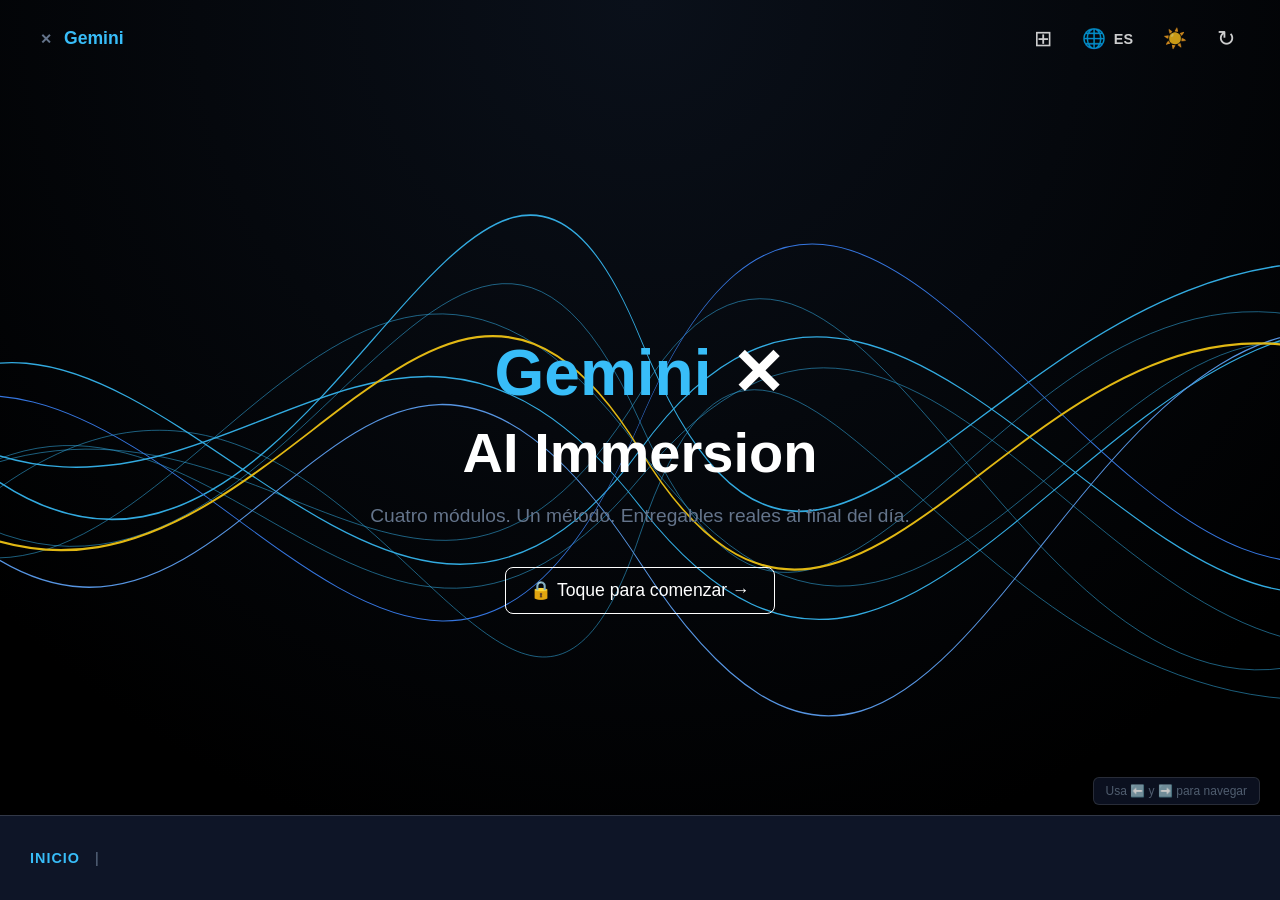
==== WORKSHOP_GEMINI.html @ 71243ce8 "html" ====
<!DOCTYPE html>
<html lang="es">
<head>
  <meta charset="UTF-8">
  <meta name="viewport" content="width=device-width, initial-scale=1.0">
  <title>AI Immersion Workshop</title>
  <style>
    :root {
      --bg-color-start: #0a101a; 
      --bg-color-end: #000000;
      --text-main: #ffffff;
      --text-muted: #64748b;
      --accent-blue: #38bdf8;
      --accent-blue-hover: #0ea5e9;
      --nav-bg: rgba(15, 23, 42, 0.95);
      --card-bg: rgba(255,255,255,0.03);
      --card-border: rgba(255,255,255,0.15);
      --wave-opacity: 0.9;
      --btn-next-bg: linear-gradient(90deg, #38bdf8 0%, #3b82f6 100%);
    }

    body.light-mode {
      --bg-color-start: #f1f5f9; 
      --bg-color-end: #e2e8f0;
      --text-main: #0f172a;
      --text-muted: #64748b;
      --accent-blue: #0284c7;
      --accent-blue-hover: #0369a1;
      --nav-bg: rgba(255, 255, 255, 0.95);
      --card-bg: rgba(255,255,255,0.8);
      --card-border: rgba(0,0,0,0.1);
      --wave-opacity: 0.3;
      --btn-next-bg: linear-gradient(90deg, #0ea5e9 0%, #2563eb 100%);
    }

    body, html {
      margin: 0;
      padding: 0;
      font-family: -apple-system, BlinkMacSystemFont, 'Segoe UI', Roboto, Oxygen, Ubuntu, Cantarell, sans-serif;
      background: radial-gradient(circle at top center, var(--bg-color-start) 0%, var(--bg-color-end) 80%);
      color: var(--text-main);
      overflow: hidden;
      height: 100vh;
      transition: background 0.5s ease, color 0.5s ease;
    }

    .app-container {
      position: relative;
      height: 100vh;
      display: flex;
      flex-direction: column;
    }

    .hidden { display: none !important; }
    .invisible { visibility: hidden !important; }

    /* Fondo Animado con líneas muy delgadas */
    .animated-waves-container {
      position: absolute;
      top: 0;
      left: 0;
      width: 100%;
      height: 100%;
      z-index: 0;
      overflow: hidden;
      opacity: var(--wave-opacity);
      transition: opacity 0.5s ease;
    }
    .waves { width: 100%; height: 100%; }
    .wave { animation: wave-movement 15s infinite ease-in-out; transform-origin: center; }
    
    .wave1 { animation-duration: 28s; stroke: var(--accent-blue); }
    .wave2 { animation-duration: 32s; animation-direction: reverse; stroke: var(--accent-blue); }
    .wave3 { animation-duration: 25s; stroke: var(--accent-blue); }
    .wave4 { animation-duration: 35s; animation-direction: reverse; stroke: var(--accent-blue); }
    .wave5 { animation-duration: 30s; stroke: var(--accent-blue); }
    .wave6 { animation-duration: 22s; animation-direction: reverse; stroke: var(--accent-blue); }
    .wave8 { animation-duration: 27s; stroke: var(--accent-blue); }
    .wave9 { animation-duration: 33s; animation-direction: reverse; stroke: var(--accent-blue); }
    
    .wave10 { animation-duration: 31s; stroke: #3b82f6; }
    .wave11 { animation-duration: 26s; animation-direction: reverse; stroke: #60a5fa; }
    .wave7 { animation-duration: 29s; stroke: #facc15; }

    @keyframes wave-movement {
      0% { transform: translateX(0) scaleY(1); }
      50% { transform: translateX(-3%) scaleY(1.08); }
      100% { transform: translateX(0) scaleY(1); }
    }

    /* HEADER Y BARRA SUPERIOR */
    .app-header {
      position: relative;
      z-index: 10;
      padding: 20px 40px;
      display: flex;
      justify-content: space-between;
      align-items: center;
    }
    
    .logo-container {
      display: flex;
      align-items: center;
      gap: 12px;
      cursor: pointer;
      transition: opacity 0.2s;
    }
    .logo-container:hover { opacity: 0.8; }

    .tcs-logo-header { height: 26px; transition: filter 0.3s ease; }
    .tcs-inline-logo { height: 50px; vertical-align: middle; transition: filter 0.3s ease; }
    
    body:not(.light-mode) .tcs-logo-header,
    body:not(.light-mode) .tcs-inline-logo { filter: brightness(0) invert(1); }
    
    .brand-cross { color: var(--text-muted); font-size: 0.9rem; font-weight: bold; }
    .brand-gemini { color: var(--accent-blue); font-weight: 700; font-size: 1.1rem; }

    .top-controls { display: flex; align-items: center; gap: 20px; }
    .control-btn {
      background: none; border: none; color: var(--text-main); font-size: 1.2rem;
      cursor: pointer; display: flex; align-items: center; gap: 8px;
      opacity: 0.8; transition: opacity 0.2s; padding: 5px;
    }
    .control-btn:hover { opacity: 1; }
    .lang-text { font-size: 0.9rem; font-weight: bold; }

    /* CONTENIDO PRINCIPAL */
    .main-content {
      flex: 1; display: flex; align-items: center; justify-content: center;
      text-align: center; padding: 20px; padding-bottom: 90px;
      width: 100%; box-sizing: border-box; position: relative; z-index: 10;
    }
    .screen-view { width: 100%; max-width: 1200px; }

    .btn-primary {
      background-color: transparent; border: 1px solid var(--text-main); color: var(--text-main);
      padding: 12px 24px; border-radius: 8px; font-size: 1.1rem; cursor: pointer; transition: all 0.3s ease;
    }
    .btn-primary:hover { background-color: rgba(150,150,150,0.2); }

    .highlight-gemini { color: var(--accent-blue); font-weight: 700; }
    .main-title { font-size: 4rem; margin-bottom: 10px; display: flex; align-items: center; justify-content: center; gap: 20px; }
    .subtitle { font-size: 3.5rem; font-weight: 600; margin: 0 0 20px 0; }
    .description { font-size: 1.2rem; color: var(--text-muted); margin-bottom: 40px; }

    .section-eyebrow { color: var(--accent-blue); font-weight: 700; letter-spacing: 2px; text-transform: uppercase; font-size: 0.9rem; }
    .section-title { font-size: 2.5rem; margin-bottom: 50px; }
    .modules-grid { display: flex; gap: 20px; justify-content: center; flex-wrap: wrap; }
    .module-card {
      background: var(--card-bg); border: 1px solid var(--card-border); border-radius: 12px;
      padding: 30px; width: 250px; text-align: left; cursor: pointer;
      transition: transform 0.2s, border-color 0.2s; backdrop-filter: blur(8px);
    }
    .module-card:hover { transform: translateY(-5px); border-color: var(--accent-blue); }
    .module-number {
      background: var(--text-main); color: var(--bg-color-start); width: 30px; height: 30px;
      border-radius: 50%; display: flex; align-items: center; justify-content: center;
      font-weight: bold; margin-bottom: 20px;
    }
    .module-card-title { margin-top: 0; font-size: 1.2rem; }
    .module-card-desc { color: var(--text-muted); font-size: 0.95rem; line-height: 1.4; }

    .content-container {
      background: var(--nav-bg); padding: 50px; border-radius: 16px;
      border: 1px solid var(--card-border); max-width: 800px; margin: 0 auto; backdrop-filter: blur(10px);
    }
    .content-title { font-size: 2rem; margin-bottom: 30px; }
    .content-body { font-size: 1.2rem; min-height: 200px; }

    .congrats-title { font-size: 5rem; margin-bottom: 20px; animation: pop-in 0.5s cubic-bezier(0.175, 0.885, 0.32, 1.275) forwards; }
    .congrats-text { font-size: 1.5rem; color: var(--text-muted); margin-bottom: 40px; }
    @keyframes pop-in { 0% { transform: scale(0.8); opacity: 0; } 100% { transform: scale(1); opacity: 1; } }

    .confetti-container { position: absolute; top: 0; left: 0; width: 100%; height: 100%; pointer-events: none; z-index: 100; overflow: hidden; }
    .confetti { position: absolute; top: -20px; width: 10px; height: 20px; opacity: 0; animation: fall linear forwards; }
    @keyframes fall { 0% { transform: translateY(-10vh) rotate(0deg); opacity: 1; } 100% { transform: translateY(110vh) rotate(720deg); opacity: 0; } }

    /* BARRA INFERIOR SIEMPRE VISIBLE */
    .bottom-nav {
      position: fixed;
      bottom: 0; left: 0; width: 100%;
      height: 85px;
      background-color: var(--nav-bg);
      border-top: 1px solid var(--card-border);
      display: flex;
      align-items: center;
      justify-content: space-between;
      padding: 0 30px;
      box-sizing: border-box;
      z-index: 200;
      backdrop-filter: blur(15px);
    }
    
    .nav-module-label {
      font-weight: 700; color: var(--accent-blue); letter-spacing: 1px;
      font-size: 0.9rem; display: flex; align-items: center; gap: 15px; min-width: 120px;
    }
    .nav-divider { color: var(--text-muted); font-weight: 300; }

    .nav-progress-segments {
      display: flex; align-items: flex-start; gap: 5px; flex: 1; max-width: 800px; margin: 0 20px;
    }
    .step-segment { flex: 1; display: flex; flex-direction: column; gap: 8px; opacity: 0.5; transition: all 0.3s; }
    .step-segment.active { opacity: 1; }
    .step-segment.completed .step-line { background-color: var(--accent-blue); }
    
    .step-line { height: 4px; background-color: var(--text-muted); border-radius: 2px; width: 100%; transition: background-color 0.3s; }
    .step-segment.active .step-line { background-color: var(--accent-blue); box-shadow: 0 0 8px var(--accent-blue); }
    
    .step-label {
      font-size: 0.65rem; font-weight: 700; text-transform: uppercase; letter-spacing: 0.5px;
      color: var(--text-muted); white-space: nowrap; overflow: hidden; text-overflow: ellipsis;
    }
    .step-segment.active .step-label { color: var(--text-main); }

    .nav-actions { display: flex; gap: 10px; align-items: center; }
    .nav-btn-back {
      background: var(--card-bg); border: 1px solid var(--card-border); color: var(--text-main);
      width: 45px; height: 45px; border-radius: 8px; display: flex; align-items: center; justify-content: center;
      cursor: pointer; font-size: 1.2rem; transition: all 0.2s;
    }
    .nav-btn-back:hover { background: rgba(150,150,150,0.2); }
    
    .nav-btn-next {
      background: var(--btn-next-bg); border: none; color: white; height: 45px; padding: 0 25px;
      border-radius: 8px; font-weight: 600; font-size: 1rem; cursor: pointer;
      display: flex; align-items: center; gap: 8px; transition: transform 0.2s, filter 0.2s;
    }
    .nav-btn-next:hover { filter: brightness(1.1); transform: scale(1.02); }

    .keyboard-hint {
      position: fixed; bottom: 95px; right: 20px; font-size: 0.75rem; color: var(--text-muted);
      background: var(--nav-bg); padding: 6px 12px; border-radius: 6px;
      border: 1px solid var(--card-border); opacity: 0.8; z-index: 300;
      pointer-events: none;
    }

  </style>
</head>
<body>

  <div class="app-container">
    
    <!-- Fondo Animado -->
    <div class="animated-waves-container">
      <svg class="waves" xmlns="http://www.w3.org/2000/svg" viewBox="0 0 1440 320" preserveAspectRatio="none">
        <path class="wave wave1" fill="none" stroke="rgba(56, 189, 248, 0.4)" stroke-width="0.3" d="M-200,160 C150,300 350,0 720,160 C1090,320 1290,20 1640,160"></path>
        <path class="wave wave2" fill="none" stroke="rgba(56, 189, 248, 0.3)" stroke-width="0.5" d="M-200,120 C200,250 400,50 720,180 C1040,310 1240,80 1640,120"></path>
        <path class="wave wave3" fill="none" stroke="rgba(56, 189, 248, 0.5)" stroke-width="0.3" d="M-200,200 C250,80 450,280 720,140 C990,0 1190,350 1640,200"></path>
        <path class="wave wave4" fill="none" stroke="rgba(56, 189, 248, 0.2)" stroke-width="0.6" d="M-200,100 C300,350 500,-50 720,120 C940,290 1140,50 1640,100"></path>
        <path class="wave wave5" fill="none" stroke="rgba(125, 211, 252, 0.4)" stroke-width="0.3" d="M-200,240 C350,0 550,350 720,190 C890,30 1090,300 1640,240"></path>
        <path class="wave wave6" fill="none" stroke="rgba(14, 165, 233, 0.3)" stroke-width="0.5" d="M-200,180 C100,20 400,300 720,160 C1040,20 1340,300 1640,180"></path>
        <path class="wave wave8" fill="none" stroke="rgba(56, 189, 248, 0.3)" stroke-width="0.3" d="M-200,140 C280,320 480,-20 720,150 C960,320 1160,20 1640,140"></path>
        <path class="wave wave9" fill="none" stroke="rgba(56, 189, 248, 0.4)" stroke-width="0.3" d="M-200,220 C180,50 380,300 720,170 C1060,40 1260,280 1640,220"></path>
        
        <path class="wave wave10" fill="none" stroke="rgba(59, 130, 246, 0.3)" stroke-width="0.4" d="M-200,170 C150,50 450,350 720,150 C990,-50 1290,300 1640,170"></path>
        <path class="wave wave11" fill="none" stroke="rgba(37, 99, 235, 0.2)" stroke-width="0.5" d="M-200,130 C250,350 350,20 720,200 C1090,380 1190,50 1640,130"></path>

        <path class="wave wave7" fill="none" stroke="rgba(250, 204, 21, 0.7)" stroke-width="0.8" d="M-200,150 C250,300 450,20 720,160 C990,300 1190,40 1640,150"></path>
      </svg>
    </div>
    
    <!-- HEADER -->
    <header class="app-header">
      <div class="logo-container" onclick="showScreen('screen-home')" title="Ir al Inicio">
        <img src="tcs-logo.png" alt="TCS Logo" class="tcs-logo-header" onerror="this.style.display='none'" />
        <span class="brand-cross">✕</span>
        <span class="brand-gemini">Gemini</span>
      </div>
      
      <div class="top-controls">
        <button class="control-btn" onclick="showScreen('screen-modules')" title="Menú de Módulos">
          <span style="font-size:1.4rem">⊞</span>
        </button>
        <button class="control-btn" onclick="toggleLanguage()" title="Cambiar Idioma">
          <span>🌐</span> <span class="lang-text" id="lang-indicator">ES</span>
        </button>
        <button class="control-btn" onclick="toggleTheme()" title="Cambiar Tema">
          <span id="theme-icon">☀️</span>
        </button>
        <button class="control-btn" onclick="location.reload()" title="Reiniciar Aplicación">
          <span style="font-size:1.4rem">↻</span>
        </button>
      </div>
    </header>

    <!-- PANTALLAS DE CONTENIDO -->
    <main class="main-content">
      
      <!-- PANTALLA 1: INICIO -->
      <div id="screen-home" class="screen-view">
        <h1 class="main-title">
          <span class="highlight-gemini">Gemini</span> ✕ <img src="tcs-logo.png" alt="TCS" class="tcs-inline-logo" onerror="this.style.display='none'"/>
        </h1>
        <h2 class="subtitle" id="t-home-sub">AI Immersion</h2>
        <p class="description" id="t-home-desc">Cuatro módulos. Un método. Entregables reales al final del día.</p>
        <button class="btn-primary" onclick="showScreen('screen-modules')" id="t-home-btn">
          🔒 Toque para comenzar →
        </button>
      </div>

      <!-- PANTALLA 2: SELECCIÓN DE MÓDULOS -->
      <div id="screen-modules" class="screen-view hidden">
        <p class="section-eyebrow" id="t-mod-eyebrow">EL RECORRIDO DE HOY</p>
        <h2 class="section-title" id="t-mod-title">Cuatro módulos, cada uno de la demo a sus propias manos</h2>
        <div class="modules-grid" id="modules-container"></div>
      </div>

      <!-- PANTALLA 3: PASOS / CONTENIDO -->
      <div id="screen-content" class="screen-view hidden">
        <div class="content-container">
          <h2 class="content-title" id="content-header">Título</h2>
          <div class="content-body" id="content-body">Contenido...</div>
        </div>
      </div>

      <!-- PANTALLA 4: FELICITACIONES -->
      <div id="screen-congrats" class="screen-view hidden">
        <div id="confetti-layer" class="confetti-container"></div>
        <h1 class="congrats-title" id="t-congrats-title">¡Felicitaciones!</h1>
        <p class="congrats-text" id="t-congrats-text">Acaban de completar el módulo con éxito.</p>
        <button class="btn-primary" onclick="goToNextModule()" id="t-congrats-btn">Ir al siguiente módulo →</button>
      </div>

    </main>

    <!-- BARRA INFERIOR DE NAVEGACIÓN -->
    <nav class="bottom-nav" id="bottom-navigation">
      <div class="nav-module-label">
        <span id="nav-module-name">INICIO</span>
        <span class="nav-divider">|</span>
      </div>

      <div class="nav-progress-segments" id="nav-progress-segments">
        <!-- Segmentos del módulo -->
      </div>

      <div class="nav-actions">
        <button class="nav-btn-back invisible" id="nav-btn-prev" onclick="handlePrevStep()" title="Anterior">←</button>
        <button class="nav-btn-next invisible" id="nav-btn-next" onclick="handleNextStep()">
          <span id="nav-next-text">Siguiente</span> →
        </button>
      </div>
    </nav>
    
    <div class="keyboard-hint" id="keyboard-hint">Usa ⬅️ y ➡️ para navegar</div>

  </div>

  <script>
    let currentLang = 'es';
    let currentStep = 0;
    let currentScreen = 'screen-home';
    let activeModule = null;

    const translations = {
      es: {
        homeSub: "AI Immersion",
        homeDesc: "Cuatro módulos. Un método. Entregables reales al final del día.",
        homeBtn: "🔒 Toque para comenzar →",
        modEyebrow: "EL RECORRIDO DE HOY",
        modTitle: "Cuatro módulos, cada uno de la demo a sus propias manos",
        congratsTitle: "¡Felicitaciones!",
        congratsText: "Acaban de completar el módulo con éxito.",
        congratsBtnNext: "Ir al siguiente módulo →",
        congratsBtnHome: "Volver al Inicio ↺",
        btnFinish: "Finalizar",
        module: "MÓDULO",
        homeLabel: "INICIO",
        modulesLabel: "MÓDULOS",
        completedLabel: "COMPLETADO"
      },
      en: {
        homeSub: "AI Immersion",
        homeDesc: "Four modules. One method. Real deliverables by the end of the day.",
        homeBtn: "🔒 Tap to start →",
        modEyebrow: "TODAY'S JOURNEY",
        modTitle: "Four modules, from demo to your own hands",
        congratsTitle: "Congratulations!",
        congratsText: "You have successfully completed the module.",
        congratsBtnNext: "Go to next module →",
        congratsBtnHome: "Return to Home ↺",
        btnFinish: "Finish",
        module: "MODULE",
        homeLabel: "HOME",
        modulesLabel: "MODULES",
        completedLabel: "COMPLETED"
      }
    };

    const modulesData = [
      { 
        id: 1, 
        title_es: "Investigación y toma de decisiones", title_en: "Research and decision making",
        steps_es: ["Inicio", "Objetivo", "Contexto", "Desafío", "Ampliar", "Dolores", "Diagnosticar", "Mi Área", "Decidir", "Fin"],
        steps_en: ["Start", "Objective", "Ground", "Challenge", "Widen", "Pains", "Diagnose", "My Area", "Decide", "Done"]
      },
      { 
        id: 2, 
        title_es: "Mi agente me ahorra tiempo", title_en: "My agent saves me time",
        steps_es: ["Inicio", "Automatización", "Agentes", "Fin"],
        steps_en: ["Start", "Automation", "Agents", "Done"]
      },
      { 
        id: 3, 
        title_es: "Datos → insights → comunicación", title_en: "Data → insights → communication",
        steps_es: ["Inicio", "Datos", "Insights", "Presentación", "Fin"],
        steps_en: ["Start", "Data", "Insights", "Presentation", "Done"]
      },
      { 
        id: 4, 
        title_es: "Vibe coding", title_en: "Vibe coding",
        steps_es: ["Inicio", "Setup", "Código", "Revisión", "Fin"],
        steps_en: ["Start", "Setup", "Code", "Review", "Done"]
      }
    ];

    function init() {
      renderModules();
      updateStaticTexts();
      updateBottomNav();
      
      window.addEventListener('keydown', (e) => {
        if (e.altKey || e.ctrlKey || e.metaKey) return;

        if (e.key === 'ArrowRight' || e.key === 'Enter' || e.key === ' ') {
          e.preventDefault();
          globalNavigateNext();
        } else if (e.key === 'ArrowLeft') {
          e.preventDefault();
          globalNavigatePrev();
        }
      });
    }

    function globalNavigateNext() {
      if (currentScreen === 'screen-home') {
        showScreen('screen-modules');
      } else if (currentScreen === 'screen-modules') {
        startModule(1);
      } else if (currentScreen === 'screen-content') {
        handleNextStep();
      } else if (currentScreen === 'screen-congrats') {
        goToNextModule();
      }
    }

    function globalNavigatePrev() {
      if (currentScreen === 'screen-content') {
        handlePrevStep();
      } else if (currentScreen === 'screen-modules' || currentScreen === 'screen-congrats') {
        showScreen('screen-home');
      }
    }

    function toggleTheme() {
      const body = document.body;
      const icon = document.getElementById('theme-icon');
      if (body.classList.contains('light-mode')) {
        body.classList.remove('light-mode');
        icon.innerText = '☀️';
      } else {
        body.classList.add('light-mode');
        icon.innerText = '🌙';
      }
    }

    function toggleLanguage() {
      currentLang = currentLang === 'es' ? 'en' : 'es';
      document.getElementById('lang-indicator').innerText = currentLang.toUpperCase();
      updateStaticTexts();
      renderModules();
      updateBottomNav();
      if (currentScreen === 'screen-content') updateContentScreen();
    }

    function updateStaticTexts() {
      const t = translations[currentLang];
      document.getElementById('t-home-sub').innerText = t.homeSub;
      document.getElementById('t-home-desc').innerText = t.homeDesc;
      document.getElementById('t-home-btn').innerText = t.homeBtn;
      document.getElementById('t-mod-eyebrow').innerText = t.modEyebrow;
      document.getElementById('t-mod-title').innerText = t.modTitle;
      document.getElementById('t-congrats-title').innerText = t.congratsTitle;
      document.getElementById('t-congrats-text').innerText = t.congratsText;

      // Actualizar texto del botón de felicitaciones dinámicamente si estamos en el último módulo
      if (activeModule && activeModule.id === modulesData.length) {
        document.getElementById('t-congrats-btn').innerText = t.congratsBtnHome;
      } else {
        document.getElementById('t-congrats-btn').innerText = t.congratsBtnNext;
      }
    }

    function renderModules() {
      const container = document.getElementById('modules-container');
      container.innerHTML = '';
      modulesData.forEach(mod => {
        const card = document.createElement('div');
        card.className = 'module-card';
        card.onclick = () => startModule(mod.id);
        card.innerHTML = `
          <div class="module-number">${mod.id}</div>
          <h3 class="module-card-title">${currentLang === 'es' ? 'Módulo' : 'Module'} ${mod.id}</h3>
          <p class="module-card-desc">${mod[`title_${currentLang}`]}</p>
        `;
        container.appendChild(card);
      });
    }

    function showScreen(screenId) {
      currentScreen = screenId;
      document.querySelectorAll('.screen-view').forEach(el => el.classList.add('hidden'));
      document.getElementById(screenId).classList.remove('hidden');
      
      if(screenId !== 'screen-congrats') document.getElementById('confetti-layer').innerHTML = '';
      updateBottomNav();
    }

    function startModule(id) {
      activeModule = modulesData.find(m => m.id === id);
      currentStep = 0;
      updateContentScreen();
      showScreen('screen-content');
    }

    function updateContentScreen() {
      const steps = activeModule[`steps_${currentLang}`];
      const stepName = steps[currentStep];
      
      document.getElementById('content-header').innerText = `${activeModule[`title_${currentLang}`]} - ${stepName}`;
      document.getElementById('content-body').innerHTML = `<p>${currentLang === 'es' ? 'Contenido del paso:' : 'Step content:'} ${stepName}</p>`;
      
      updateBottomNav();
    }

    function updateBottomNav() {
      const t = translations[currentLang];
      const moduleNameEl = document.getElementById('nav-module-name');
      const segmentsContainer = document.getElementById('nav-progress-segments');
      const btnPrev = document.getElementById('nav-btn-prev');
      const btnNext = document.getElementById('nav-btn-next');
      const nextText = document.getElementById('nav-next-text');

      if (currentScreen === 'screen-content' && activeModule) {
        const steps = activeModule[`steps_${currentLang}`];
        moduleNameEl.innerText = `${t.module} ${activeModule.id}`;

        segmentsContainer.innerHTML = '';
        steps.forEach((step, index) => {
          const segment = document.createElement('div');
          const shortName = step.length > 8 ? step.substring(0,7) + '...' : step;
          
          let classNames = 'step-segment';
          if (index === currentStep) classNames += ' active';
          if (index < currentStep) classNames += ' completed';
          segment.className = classNames;
          
          segment.innerHTML = `
            <div class="step-line"></div>
            <div class="step-label" title="${step}">${shortName}</div>
          `;
          segmentsContainer.appendChild(segment);
        });

        btnPrev.classList.remove('invisible');
        btnNext.classList.remove('invisible');

        if (currentStep < steps.length - 1) {
          nextText.innerText = steps[currentStep + 1];
        } else {
          nextText.innerText = t.btnFinish;
        }

      } else {
        segmentsContainer.innerHTML = '';
        btnPrev.classList.add('invisible');
        btnNext.classList.add('invisible');
        
        if (currentScreen === 'screen-home') {
          moduleNameEl.innerText = t.homeLabel;
        } else if (currentScreen === 'screen-modules') {
          moduleNameEl.innerText = t.modulesLabel;
        } else if (currentScreen === 'screen-congrats') {
          moduleNameEl.innerText = t.completedLabel;
        }
      }
    }

    function handleNextStep() {
      const steps = activeModule[`steps_${currentLang}`];
      if (currentStep < steps.length - 1) {
        currentStep++;
        updateContentScreen();
      } else {
        showScreen('screen-congrats');
        updateStaticTexts();
        generateConfetti();
      }
    }

    function handlePrevStep() {
      if (currentStep > 0) {
        currentStep--;
        updateContentScreen();
      } else {
        showScreen('screen-modules');
      }
    }

    // Navegar al siguiente módulo, o si es el último (Módulo 4), volver al Inicio
    function goToNextModule() {
      if (activeModule && activeModule.id < modulesData.length) {
        startModule(activeModule.id + 1);
      } else {
        showScreen('screen-home');
      }
    }

    function generateConfetti() {
      const colors = ['#38bdf8', '#3b82f6', '#818cf8', '#e2e8f0', '#0ea5e9'];
      const container = document.getElementById('confetti-layer');
      container.innerHTML = '';
      for (let i = 0; i < 80; i++) {
        const conf = document.createElement('div');
        conf.className = 'confetti';
        conf.style.left = Math.random() * 100 + '%';
        conf.style.backgroundColor = colors[Math.floor(Math.random() * colors.length)];
        conf.style.animationDelay = Math.random() * 2 + 's';
        conf.style.animationDuration = (2 + Math.random() * 3) + 's';
        container.appendChild(conf);
      }
    }

    init();
  </script>
</body>
</html>
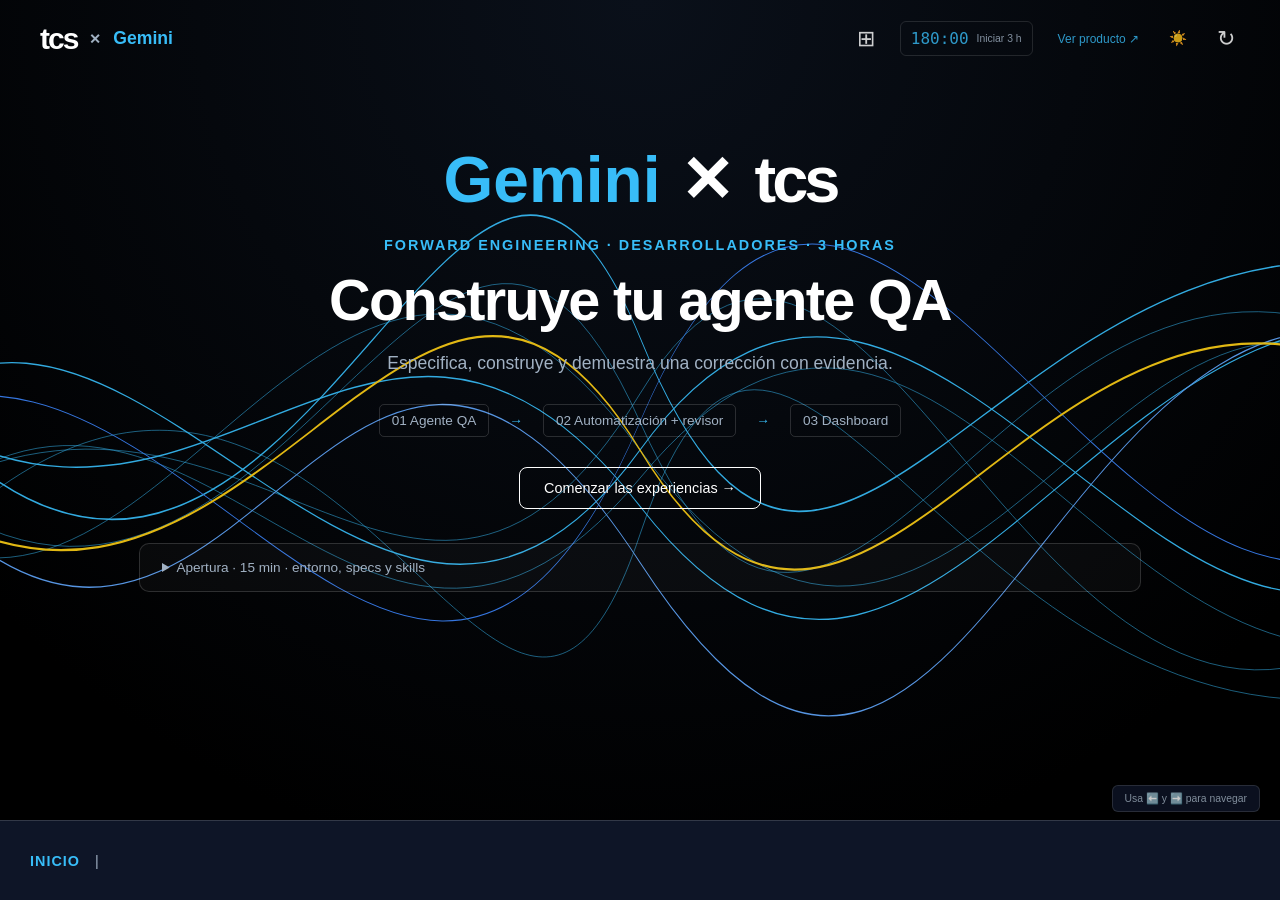
==== commit b604f091: "Build three-hour QA workshop with agents and dashboard" ====
--- a/WORKSHOP_GEMINI.html
+++ b/WORKSHOP_GEMINI.html
@@ -1,639 +1,1205 @@
-<!DOCTYPE html>
+<!doctype html>
 <html lang="es">
-<head>
-  <meta charset="UTF-8">
-  <meta name="viewport" content="width=device-width, initial-scale=1.0">
-  <title>AI Immersion Workshop</title>
-  <style>
-    :root {
-      --bg-color-start: #0a101a; 
-      --bg-color-end: #000000;
-      --text-main: #ffffff;
-      --text-muted: #64748b;
-      --accent-blue: #38bdf8;
-      --accent-blue-hover: #0ea5e9;
-      --nav-bg: rgba(15, 23, 42, 0.95);
-      --card-bg: rgba(255,255,255,0.03);
-      --card-border: rgba(255,255,255,0.15);
-      --wave-opacity: 0.9;
-      --btn-next-bg: linear-gradient(90deg, #38bdf8 0%, #3b82f6 100%);
-    }
-
-    body.light-mode {
-      --bg-color-start: #f1f5f9; 
-      --bg-color-end: #e2e8f0;
-      --text-main: #0f172a;
-      --text-muted: #64748b;
-      --accent-blue: #0284c7;
-      --accent-blue-hover: #0369a1;
-      --nav-bg: rgba(255, 255, 255, 0.95);
-      --card-bg: rgba(255,255,255,0.8);
-      --card-border: rgba(0,0,0,0.1);
-      --wave-opacity: 0.3;
-      --btn-next-bg: linear-gradient(90deg, #0ea5e9 0%, #2563eb 100%);
-    }
-
-    body, html {
-      margin: 0;
-      padding: 0;
-      font-family: -apple-system, BlinkMacSystemFont, 'Segoe UI', Roboto, Oxygen, Ubuntu, Cantarell, sans-serif;
-      background: radial-gradient(circle at top center, var(--bg-color-start) 0%, var(--bg-color-end) 80%);
-      color: var(--text-main);
-      overflow: hidden;
-      height: 100vh;
-      transition: background 0.5s ease, color 0.5s ease;
-    }
-
-    .app-container {
-      position: relative;
-      height: 100vh;
-      display: flex;
-      flex-direction: column;
-    }
-
-    .hidden { display: none !important; }
-    .invisible { visibility: hidden !important; }
-
-    /* Fondo Animado con líneas muy delgadas */
-    .animated-waves-container {
-      position: absolute;
-      top: 0;
-      left: 0;
-      width: 100%;
-      height: 100%;
-      z-index: 0;
-      overflow: hidden;
-      opacity: var(--wave-opacity);
-      transition: opacity 0.5s ease;
-    }
-    .waves { width: 100%; height: 100%; }
-    .wave { animation: wave-movement 15s infinite ease-in-out; transform-origin: center; }
-    
-    .wave1 { animation-duration: 28s; stroke: var(--accent-blue); }
-    .wave2 { animation-duration: 32s; animation-direction: reverse; stroke: var(--accent-blue); }
-    .wave3 { animation-duration: 25s; stroke: var(--accent-blue); }
-    .wave4 { animation-duration: 35s; animation-direction: reverse; stroke: var(--accent-blue); }
-    .wave5 { animation-duration: 30s; stroke: var(--accent-blue); }
-    .wave6 { animation-duration: 22s; animation-direction: reverse; stroke: var(--accent-blue); }
-    .wave8 { animation-duration: 27s; stroke: var(--accent-blue); }
-    .wave9 { animation-duration: 33s; animation-direction: reverse; stroke: var(--accent-blue); }
-    
-    .wave10 { animation-duration: 31s; stroke: #3b82f6; }
-    .wave11 { animation-duration: 26s; animation-direction: reverse; stroke: #60a5fa; }
-    .wave7 { animation-duration: 29s; stroke: #facc15; }
-
-    @keyframes wave-movement {
-      0% { transform: translateX(0) scaleY(1); }
-      50% { transform: translateX(-3%) scaleY(1.08); }
-      100% { transform: translateX(0) scaleY(1); }
-    }
-
-    /* HEADER Y BARRA SUPERIOR */
-    .app-header {
-      position: relative;
-      z-index: 10;
-      padding: 20px 40px;
-      display: flex;
-      justify-content: space-between;
-      align-items: center;
-    }
-    
-    .logo-container {
-      display: flex;
-      align-items: center;
-      gap: 12px;
-      cursor: pointer;
-      transition: opacity 0.2s;
-    }
-    .logo-container:hover { opacity: 0.8; }
-
-    .tcs-logo-header { height: 26px; transition: filter 0.3s ease; }
-    .tcs-inline-logo { height: 50px; vertical-align: middle; transition: filter 0.3s ease; }
-    
-    body:not(.light-mode) .tcs-logo-header,
-    body:not(.light-mode) .tcs-inline-logo { filter: brightness(0) invert(1); }
-    
-    .brand-cross { color: var(--text-muted); font-size: 0.9rem; font-weight: bold; }
-    .brand-gemini { color: var(--accent-blue); font-weight: 700; font-size: 1.1rem; }
-
-    .top-controls { display: flex; align-items: center; gap: 20px; }
-    .control-btn {
-      background: none; border: none; color: var(--text-main); font-size: 1.2rem;
-      cursor: pointer; display: flex; align-items: center; gap: 8px;
-      opacity: 0.8; transition: opacity 0.2s; padding: 5px;
-    }
-    .control-btn:hover { opacity: 1; }
-    .lang-text { font-size: 0.9rem; font-weight: bold; }
-
-    /* CONTENIDO PRINCIPAL */
-    .main-content {
-      flex: 1; display: flex; align-items: center; justify-content: center;
-      text-align: center; padding: 20px; padding-bottom: 90px;
-      width: 100%; box-sizing: border-box; position: relative; z-index: 10;
-    }
-    .screen-view { width: 100%; max-width: 1200px; }
-
-    .btn-primary {
-      background-color: transparent; border: 1px solid var(--text-main); color: var(--text-main);
-      padding: 12px 24px; border-radius: 8px; font-size: 1.1rem; cursor: pointer; transition: all 0.3s ease;
-    }
-    .btn-primary:hover { background-color: rgba(150,150,150,0.2); }
-
-    .highlight-gemini { color: var(--accent-blue); font-weight: 700; }
-    .main-title { font-size: 4rem; margin-bottom: 10px; display: flex; align-items: center; justify-content: center; gap: 20px; }
-    .subtitle { font-size: 3.5rem; font-weight: 600; margin: 0 0 20px 0; }
-    .description { font-size: 1.2rem; color: var(--text-muted); margin-bottom: 40px; }
-
-    .section-eyebrow { color: var(--accent-blue); font-weight: 700; letter-spacing: 2px; text-transform: uppercase; font-size: 0.9rem; }
-    .section-title { font-size: 2.5rem; margin-bottom: 50px; }
-    .modules-grid { display: flex; gap: 20px; justify-content: center; flex-wrap: wrap; }
-    .module-card {
-      background: var(--card-bg); border: 1px solid var(--card-border); border-radius: 12px;
-      padding: 30px; width: 250px; text-align: left; cursor: pointer;
-      transition: transform 0.2s, border-color 0.2s; backdrop-filter: blur(8px);
-    }
-    .module-card:hover { transform: translateY(-5px); border-color: var(--accent-blue); }
-    .module-number {
-      background: var(--text-main); color: var(--bg-color-start); width: 30px; height: 30px;
-      border-radius: 50%; display: flex; align-items: center; justify-content: center;
-      font-weight: bold; margin-bottom: 20px;
-    }
-    .module-card-title { margin-top: 0; font-size: 1.2rem; }
-    .module-card-desc { color: var(--text-muted); font-size: 0.95rem; line-height: 1.4; }
-
-    .content-container {
-      background: var(--nav-bg); padding: 50px; border-radius: 16px;
-      border: 1px solid var(--card-border); max-width: 800px; margin: 0 auto; backdrop-filter: blur(10px);
-    }
-    .content-title { font-size: 2rem; margin-bottom: 30px; }
-    .content-body { font-size: 1.2rem; min-height: 200px; }
-
-    .congrats-title { font-size: 5rem; margin-bottom: 20px; animation: pop-in 0.5s cubic-bezier(0.175, 0.885, 0.32, 1.275) forwards; }
-    .congrats-text { font-size: 1.5rem; color: var(--text-muted); margin-bottom: 40px; }
-    @keyframes pop-in { 0% { transform: scale(0.8); opacity: 0; } 100% { transform: scale(1); opacity: 1; } }
-
-    .confetti-container { position: absolute; top: 0; left: 0; width: 100%; height: 100%; pointer-events: none; z-index: 100; overflow: hidden; }
-    .confetti { position: absolute; top: -20px; width: 10px; height: 20px; opacity: 0; animation: fall linear forwards; }
-    @keyframes fall { 0% { transform: translateY(-10vh) rotate(0deg); opacity: 1; } 100% { transform: translateY(110vh) rotate(720deg); opacity: 0; } }
-
-    /* BARRA INFERIOR SIEMPRE VISIBLE */
-    .bottom-nav {
-      position: fixed;
-      bottom: 0; left: 0; width: 100%;
-      height: 85px;
-      background-color: var(--nav-bg);
-      border-top: 1px solid var(--card-border);
-      display: flex;
-      align-items: center;
-      justify-content: space-between;
-      padding: 0 30px;
-      box-sizing: border-box;
-      z-index: 200;
-      backdrop-filter: blur(15px);
-    }
-    
-    .nav-module-label {
-      font-weight: 700; color: var(--accent-blue); letter-spacing: 1px;
-      font-size: 0.9rem; display: flex; align-items: center; gap: 15px; min-width: 120px;
-    }
-    .nav-divider { color: var(--text-muted); font-weight: 300; }
-
-    .nav-progress-segments {
-      display: flex; align-items: flex-start; gap: 5px; flex: 1; max-width: 800px; margin: 0 20px;
-    }
-    .step-segment { flex: 1; display: flex; flex-direction: column; gap: 8px; opacity: 0.5; transition: all 0.3s; }
-    .step-segment.active { opacity: 1; }
-    .step-segment.completed .step-line { background-color: var(--accent-blue); }
-    
-    .step-line { height: 4px; background-color: var(--text-muted); border-radius: 2px; width: 100%; transition: background-color 0.3s; }
-    .step-segment.active .step-line { background-color: var(--accent-blue); box-shadow: 0 0 8px var(--accent-blue); }
-    
-    .step-label {
-      font-size: 0.65rem; font-weight: 700; text-transform: uppercase; letter-spacing: 0.5px;
-      color: var(--text-muted); white-space: nowrap; overflow: hidden; text-overflow: ellipsis;
-    }
-    .step-segment.active .step-label { color: var(--text-main); }
-
-    .nav-actions { display: flex; gap: 10px; align-items: center; }
-    .nav-btn-back {
-      background: var(--card-bg); border: 1px solid var(--card-border); color: var(--text-main);
-      width: 45px; height: 45px; border-radius: 8px; display: flex; align-items: center; justify-content: center;
-      cursor: pointer; font-size: 1.2rem; transition: all 0.2s;
-    }
-    .nav-btn-back:hover { background: rgba(150,150,150,0.2); }
-    
-    .nav-btn-next {
-      background: var(--btn-next-bg); border: none; color: white; height: 45px; padding: 0 25px;
-      border-radius: 8px; font-weight: 600; font-size: 1rem; cursor: pointer;
-      display: flex; align-items: center; gap: 8px; transition: transform 0.2s, filter 0.2s;
-    }
-    .nav-btn-next:hover { filter: brightness(1.1); transform: scale(1.02); }
-
-    .keyboard-hint {
-      position: fixed; bottom: 95px; right: 20px; font-size: 0.75rem; color: var(--text-muted);
-      background: var(--nav-bg); padding: 6px 12px; border-radius: 6px;
-      border: 1px solid var(--card-border); opacity: 0.8; z-index: 300;
-      pointer-events: none;
-    }
-
-  </style>
-</head>
-<body>
-
-  <div class="app-container">
-    
-    <!-- Fondo Animado -->
-    <div class="animated-waves-container">
-      <svg class="waves" xmlns="http://www.w3.org/2000/svg" viewBox="0 0 1440 320" preserveAspectRatio="none">
-        <path class="wave wave1" fill="none" stroke="rgba(56, 189, 248, 0.4)" stroke-width="0.3" d="M-200,160 C150,300 350,0 720,160 C1090,320 1290,20 1640,160"></path>
-        <path class="wave wave2" fill="none" stroke="rgba(56, 189, 248, 0.3)" stroke-width="0.5" d="M-200,120 C200,250 400,50 720,180 C1040,310 1240,80 1640,120"></path>
-        <path class="wave wave3" fill="none" stroke="rgba(56, 189, 248, 0.5)" stroke-width="0.3" d="M-200,200 C250,80 450,280 720,140 C990,0 1190,350 1640,200"></path>
-        <path class="wave wave4" fill="none" stroke="rgba(56, 189, 248, 0.2)" stroke-width="0.6" d="M-200,100 C300,350 500,-50 720,120 C940,290 1140,50 1640,100"></path>
-        <path class="wave wave5" fill="none" stroke="rgba(125, 211, 252, 0.4)" stroke-width="0.3" d="M-200,240 C350,0 550,350 720,190 C890,30 1090,300 1640,240"></path>
-        <path class="wave wave6" fill="none" stroke="rgba(14, 165, 233, 0.3)" stroke-width="0.5" d="M-200,180 C100,20 400,300 720,160 C1040,20 1340,300 1640,180"></path>
-        <path class="wave wave8" fill="none" stroke="rgba(56, 189, 248, 0.3)" stroke-width="0.3" d="M-200,140 C280,320 480,-20 720,150 C960,320 1160,20 1640,140"></path>
-        <path class="wave wave9" fill="none" stroke="rgba(56, 189, 248, 0.4)" stroke-width="0.3" d="M-200,220 C180,50 380,300 720,170 C1060,40 1260,280 1640,220"></path>
-        
-        <path class="wave wave10" fill="none" stroke="rgba(59, 130, 246, 0.3)" stroke-width="0.4" d="M-200,170 C150,50 450,350 720,150 C990,-50 1290,300 1640,170"></path>
-        <path class="wave wave11" fill="none" stroke="rgba(37, 99, 235, 0.2)" stroke-width="0.5" d="M-200,130 C250,350 350,20 720,200 C1090,380 1190,50 1640,130"></path>
-
-        <path class="wave wave7" fill="none" stroke="rgba(250, 204, 21, 0.7)" stroke-width="0.8" d="M-200,150 C250,300 450,20 720,160 C990,300 1190,40 1640,150"></path>
-      </svg>
+  <head>
+    <meta charset="UTF-8" />
+    <meta name="viewport" content="width=device-width, initial-scale=1.0" />
+    <meta
+      name="description"
+      content="Workshop de tres horas para construir un agente QA, automatizarlo con un revisor y crear un dashboard con specs y skills."
+    />
+    <title>Agente QA · Workshop Gemini y Antigravity</title>
+    <style>
+      :root {
+        --bg-color-start: #0a101a;
+        --bg-color-end: #000000;
+        --text-main: #ffffff;
+        --text-muted: #64748b;
+        --accent-blue: #38bdf8;
+        --accent-blue-hover: #0ea5e9;
+        --nav-bg: rgba(15, 23, 42, 0.95);
+        --card-bg: rgba(255, 255, 255, 0.03);
+        --card-border: rgba(255, 255, 255, 0.15);
+        --wave-opacity: 0.9;
+        --btn-next-bg: linear-gradient(90deg, #38bdf8 0%, #3b82f6 100%);
+      }
+
+      body.light-mode {
+        --bg-color-start: #f1f5f9;
+        --bg-color-end: #e2e8f0;
+        --text-main: #0f172a;
+        --text-muted: #64748b;
+        --accent-blue: #0284c7;
+        --accent-blue-hover: #0369a1;
+        --nav-bg: rgba(255, 255, 255, 0.95);
+        --card-bg: rgba(255, 255, 255, 0.8);
+        --card-border: rgba(0, 0, 0, 0.1);
+        --wave-opacity: 0.3;
+        --btn-next-bg: linear-gradient(90deg, #0ea5e9 0%, #2563eb 100%);
+      }
+
+      body,
+      html {
+        margin: 0;
+        padding: 0;
+        font-family:
+          -apple-system, BlinkMacSystemFont, "Segoe UI", Roboto, Oxygen, Ubuntu,
+          Cantarell, sans-serif;
+        background: radial-gradient(
+          circle at top center,
+          var(--bg-color-start) 0%,
+          var(--bg-color-end) 80%
+        );
+        color: var(--text-main);
+        overflow: hidden;
+        height: 100vh;
+        transition:
+          background 0.5s ease,
+          color 0.5s ease;
+      }
+
+      .app-container {
+        position: relative;
+        height: 100vh;
+        display: flex;
+        flex-direction: column;
+      }
+
+      .hidden {
+        display: none !important;
+      }
+      .invisible {
+        visibility: hidden !important;
+      }
+
+      /* Fondo Animado con líneas muy delgadas */
+      .animated-waves-container {
+        position: absolute;
+        top: 0;
+        left: 0;
+        width: 100%;
+        height: 100%;
+        z-index: 0;
+        overflow: hidden;
+        opacity: var(--wave-opacity);
+        transition: opacity 0.5s ease;
+      }
+      .waves {
+        width: 100%;
+        height: 100%;
+      }
+      .wave {
+        animation: wave-movement 15s infinite ease-in-out;
+        transform-origin: center;
+      }
+
+      .wave1 {
+        animation-duration: 28s;
+        stroke: var(--accent-blue);
+      }
+      .wave2 {
+        animation-duration: 32s;
+        animation-direction: reverse;
+        stroke: var(--accent-blue);
+      }
+      .wave3 {
+        animation-duration: 25s;
+        stroke: var(--accent-blue);
+      }
+      .wave4 {
+        animation-duration: 35s;
+        animation-direction: reverse;
+        stroke: var(--accent-blue);
+      }
+      .wave5 {
+        animation-duration: 30s;
+        stroke: var(--accent-blue);
+      }
+      .wave6 {
+        animation-duration: 22s;
+        animation-direction: reverse;
+        stroke: var(--accent-blue);
+      }
+      .wave8 {
+        animation-duration: 27s;
+        stroke: var(--accent-blue);
+      }
+      .wave9 {
+        animation-duration: 33s;
+        animation-direction: reverse;
+        stroke: var(--accent-blue);
+      }
+
+      .wave10 {
+        animation-duration: 31s;
+        stroke: #3b82f6;
+      }
+      .wave11 {
+        animation-duration: 26s;
+        animation-direction: reverse;
+        stroke: #60a5fa;
+      }
+      .wave7 {
+        animation-duration: 29s;
+        stroke: #facc15;
+      }
+
+      @keyframes wave-movement {
+        0% {
+          transform: translateX(0) scaleY(1);
+        }
+        50% {
+          transform: translateX(-3%) scaleY(1.08);
+        }
+        100% {
+          transform: translateX(0) scaleY(1);
+        }
+      }
+
+      /* HEADER Y BARRA SUPERIOR */
+      .app-header {
+        position: relative;
+        z-index: 10;
+        padding: 20px 40px;
+        display: flex;
+        justify-content: space-between;
+        align-items: center;
+      }
+
+      .logo-container {
+        display: flex;
+        align-items: center;
+        gap: 12px;
+        cursor: pointer;
+        transition: opacity 0.2s;
+      }
+      .logo-container:hover {
+        opacity: 0.8;
+      }
+
+      .tcs-logo-header {
+        height: 26px;
+        transition: filter 0.3s ease;
+      }
+      .tcs-inline-logo {
+        height: 50px;
+        vertical-align: middle;
+        transition: filter 0.3s ease;
+      }
+
+      body:not(.light-mode) .tcs-logo-header,
+      body:not(.light-mode) .tcs-inline-logo {
+        filter: brightness(0) invert(1);
+      }
+
+      .brand-cross {
+        color: var(--text-muted);
+        font-size: 0.9rem;
+        font-weight: bold;
+      }
+      .brand-gemini {
+        color: var(--accent-blue);
+        font-weight: 700;
+        font-size: 1.1rem;
+      }
+
+      .top-controls {
+        display: flex;
+        align-items: center;
+        gap: 20px;
+      }
+      .control-btn {
+        background: none;
+        border: none;
+        color: var(--text-main);
+        font-size: 1.2rem;
+        cursor: pointer;
+        display: flex;
+        align-items: center;
+        gap: 8px;
+        opacity: 0.8;
+        transition: opacity 0.2s;
+        padding: 5px;
+      }
+      .control-btn:hover {
+        opacity: 1;
+      }
+      .lang-text {
+        font-size: 0.9rem;
+        font-weight: bold;
+      }
+
+      /* CONTENIDO PRINCIPAL */
+      .main-content {
+        flex: 1;
+        display: flex;
+        align-items: center;
+        justify-content: center;
+        text-align: center;
+        padding: 20px;
+        padding-bottom: 90px;
+        width: 100%;
+        box-sizing: border-box;
+        position: relative;
+        z-index: 10;
+      }
+      .screen-view {
+        width: 100%;
+        max-width: 1200px;
+      }
+
+      .btn-primary {
+        background-color: transparent;
+        border: 1px solid var(--text-main);
+        color: var(--text-main);
+        padding: 12px 24px;
+        border-radius: 8px;
+        font-size: 1.1rem;
+        cursor: pointer;
+        transition: all 0.3s ease;
+      }
+      .btn-primary:hover {
+        background-color: rgba(150, 150, 150, 0.2);
+      }
+
+      .highlight-gemini {
+        color: var(--accent-blue);
+        font-weight: 700;
+      }
+      .main-title {
+        font-size: 4rem;
+        margin-bottom: 10px;
+        display: flex;
+        align-items: center;
+        justify-content: center;
+        gap: 20px;
+      }
+      .subtitle {
+        font-size: 3.5rem;
+        font-weight: 600;
+        margin: 0 0 20px 0;
+      }
+      .description {
+        font-size: 1.2rem;
+        color: var(--text-muted);
+        margin-bottom: 40px;
+      }
+
+      .section-eyebrow {
+        color: var(--accent-blue);
+        font-weight: 700;
+        letter-spacing: 2px;
+        text-transform: uppercase;
+        font-size: 0.9rem;
+      }
+      .section-title {
+        font-size: 2.5rem;
+        margin-bottom: 50px;
+      }
+      .modules-grid {
+        display: flex;
+        gap: 20px;
+        justify-content: center;
+        flex-wrap: wrap;
+      }
+      .module-card {
+        background: var(--card-bg);
+        border: 1px solid var(--card-border);
+        border-radius: 12px;
+        padding: 30px;
+        width: 250px;
+        text-align: left;
+        cursor: pointer;
+        transition:
+          transform 0.2s,
+          border-color 0.2s;
+        backdrop-filter: blur(8px);
+      }
+      .module-card:hover {
+        transform: translateY(-5px);
+        border-color: var(--accent-blue);
+      }
+      .module-number {
+        background: var(--text-main);
+        color: var(--bg-color-start);
+        width: 30px;
+        height: 30px;
+        border-radius: 50%;
+        display: flex;
+        align-items: center;
+        justify-content: center;
+        font-weight: bold;
+        margin-bottom: 20px;
+      }
+      .module-card-title {
+        margin-top: 0;
+        font-size: 1.2rem;
+      }
+      .module-card-desc {
+        color: var(--text-muted);
+        font-size: 0.95rem;
+        line-height: 1.4;
+      }
+
+      .content-container {
+        background: var(--nav-bg);
+        padding: 50px;
+        border-radius: 16px;
+        border: 1px solid var(--card-border);
+        max-width: 800px;
+        margin: 0 auto;
+        backdrop-filter: blur(10px);
+      }
+      .content-title {
+        font-size: 2rem;
+        margin-bottom: 30px;
+      }
+      .content-body {
+        font-size: 1.2rem;
+        min-height: 200px;
+      }
+
+      .congrats-title {
+        font-size: 5rem;
+        margin-bottom: 20px;
+        animation: pop-in 0.5s cubic-bezier(0.175, 0.885, 0.32, 1.275) forwards;
+      }
+      .congrats-text {
+        font-size: 1.5rem;
+        color: var(--text-muted);
+        margin-bottom: 40px;
+      }
+      @keyframes pop-in {
+        0% {
+          transform: scale(0.8);
+          opacity: 0;
+        }
+        100% {
+          transform: scale(1);
+          opacity: 1;
+        }
+      }
+
+      .confetti-container {
+        position: absolute;
+        top: 0;
+        left: 0;
+        width: 100%;
+        height: 100%;
+        pointer-events: none;
+        z-index: 100;
+        overflow: hidden;
+      }
+      .confetti {
+        position: absolute;
+        top: -20px;
+        width: 10px;
+        height: 20px;
+        opacity: 0;
+        animation: fall linear forwards;
+      }
+      @keyframes fall {
+        0% {
+          transform: translateY(-10vh) rotate(0deg);
+          opacity: 1;
+        }
+        100% {
+          transform: translateY(110vh) rotate(720deg);
+          opacity: 0;
+        }
+      }
+
+      /* BARRA INFERIOR SIEMPRE VISIBLE */
+      .bottom-nav {
+        position: fixed;
+        bottom: 0;
+        left: 0;
+        width: 100%;
+        height: 85px;
+        background-color: var(--nav-bg);
+        border-top: 1px solid var(--card-border);
+        display: flex;
+        align-items: center;
+        justify-content: space-between;
+        padding: 0 30px;
+        box-sizing: border-box;
+        z-index: 200;
+        backdrop-filter: blur(15px);
+      }
+
+      .nav-module-label {
+        font-weight: 700;
+        color: var(--accent-blue);
+        letter-spacing: 1px;
+        font-size: 0.9rem;
+        display: flex;
+        align-items: center;
+        gap: 15px;
+        min-width: 120px;
+      }
+      .nav-divider {
+        color: var(--text-muted);
+        font-weight: 300;
+      }
+
+      .nav-progress-segments {
+        display: flex;
+        align-items: flex-start;
+        gap: 5px;
+        flex: 1;
+        max-width: 800px;
+        margin: 0 20px;
+      }
+      .step-segment {
+        flex: 1;
+        display: flex;
+        flex-direction: column;
+        gap: 8px;
+        opacity: 0.5;
+        transition: all 0.3s;
+      }
+      .step-segment.active {
+        opacity: 1;
+      }
+      .step-segment.completed .step-line {
+        background-color: var(--accent-blue);
+      }
+
+      .step-line {
+        height: 4px;
+        background-color: var(--text-muted);
+        border-radius: 2px;
+        width: 100%;
+        transition: background-color 0.3s;
+      }
+      .step-segment.active .step-line {
+        background-color: var(--accent-blue);
+        box-shadow: 0 0 8px var(--accent-blue);
+      }
+
+      .step-label {
+        font-size: 0.65rem;
+        font-weight: 700;
+        text-transform: uppercase;
+        letter-spacing: 0.5px;
+        color: var(--text-muted);
+        white-space: nowrap;
+        overflow: hidden;
+        text-overflow: ellipsis;
+      }
+      .step-segment.active .step-label {
+        color: var(--text-main);
+      }
+
+      .nav-actions {
+        display: flex;
+        gap: 10px;
+        align-items: center;
+      }
+      .nav-btn-back {
+        background: var(--card-bg);
+        border: 1px solid var(--card-border);
+        color: var(--text-main);
+        width: 45px;
+        height: 45px;
+        border-radius: 8px;
+        display: flex;
+        align-items: center;
+        justify-content: center;
+        cursor: pointer;
+        font-size: 1.2rem;
+        transition: all 0.2s;
+      }
+      .nav-btn-back:hover {
+        background: rgba(150, 150, 150, 0.2);
+      }
+
+      .nav-btn-next {
+        background: var(--btn-next-bg);
+        border: none;
+        color: white;
+        height: 45px;
+        padding: 0 25px;
+        border-radius: 8px;
+        font-weight: 600;
+        font-size: 1rem;
+        cursor: pointer;
+        display: flex;
+        align-items: center;
+        gap: 8px;
+        transition:
+          transform 0.2s,
+          filter 0.2s;
+      }
+      .nav-btn-next:hover {
+        filter: brightness(1.1);
+        transform: scale(1.02);
+      }
+
+      .keyboard-hint {
+        position: fixed;
+        bottom: 95px;
+        right: 20px;
+        font-size: 0.75rem;
+        color: var(--text-muted);
+        background: var(--nav-bg);
+        padding: 6px 12px;
+        border-radius: 6px;
+        border: 1px solid var(--card-border);
+        opacity: 0.8;
+        z-index: 300;
+        pointer-events: none;
+      }
+    </style>
+    <link rel="stylesheet" href="presentacion/workshop.css" />
+  </head>
+  <body>
+    <div class="app-container">
+      <!-- Fondo Animado -->
+      <div class="animated-waves-container">
+        <svg
+          class="waves"
+          xmlns="http://www.w3.org/2000/svg"
+          viewBox="0 0 1440 320"
+          preserveAspectRatio="none"
+        >
+          <path
+            class="wave wave1"
+            fill="none"
+            stroke="rgba(56, 189, 248, 0.4)"
+            stroke-width="0.3"
+            d="M-200,160 C150,300 350,0 720,160 C1090,320 1290,20 1640,160"
+          ></path>
+          <path
+            class="wave wave2"
+            fill="none"
+            stroke="rgba(56, 189, 248, 0.3)"
+            stroke-width="0.5"
+            d="M-200,120 C200,250 400,50 720,180 C1040,310 1240,80 1640,120"
+          ></path>
+          <path
+            class="wave wave3"
+            fill="none"
+            stroke="rgba(56, 189, 248, 0.5)"
+            stroke-width="0.3"
+            d="M-200,200 C250,80 450,280 720,140 C990,0 1190,350 1640,200"
+          ></path>
+          <path
+            class="wave wave4"
+            fill="none"
+            stroke="rgba(56, 189, 248, 0.2)"
+            stroke-width="0.6"
+            d="M-200,100 C300,350 500,-50 720,120 C940,290 1140,50 1640,100"
+          ></path>
+          <path
+            class="wave wave5"
+            fill="none"
+            stroke="rgba(125, 211, 252, 0.4)"
+            stroke-width="0.3"
+            d="M-200,240 C350,0 550,350 720,190 C890,30 1090,300 1640,240"
+          ></path>
+          <path
+            class="wave wave6"
+            fill="none"
+            stroke="rgba(14, 165, 233, 0.3)"
+            stroke-width="0.5"
+            d="M-200,180 C100,20 400,300 720,160 C1040,20 1340,300 1640,180"
+          ></path>
+          <path
+            class="wave wave8"
+            fill="none"
+            stroke="rgba(56, 189, 248, 0.3)"
+            stroke-width="0.3"
+            d="M-200,140 C280,320 480,-20 720,150 C960,320 1160,20 1640,140"
+          ></path>
+          <path
+            class="wave wave9"
+            fill="none"
+            stroke="rgba(56, 189, 248, 0.4)"
+            stroke-width="0.3"
+            d="M-200,220 C180,50 380,300 720,170 C1060,40 1260,280 1640,220"
+          ></path>
+
+          <path
+            class="wave wave10"
+            fill="none"
+            stroke="rgba(59, 130, 246, 0.3)"
+            stroke-width="0.4"
+            d="M-200,170 C150,50 450,350 720,150 C990,-50 1290,300 1640,170"
+          ></path>
+          <path
+            class="wave wave11"
+            fill="none"
+            stroke="rgba(37, 99, 235, 0.2)"
+            stroke-width="0.5"
+            d="M-200,130 C250,350 350,20 720,200 C1090,380 1190,50 1640,130"
+          ></path>
+
+          <path
+            class="wave wave7"
+            fill="none"
+            stroke="rgba(250, 204, 21, 0.7)"
+            stroke-width="0.8"
+            d="M-200,150 C250,300 450,20 720,160 C990,300 1190,40 1640,150"
+          ></path>
+        </svg>
+      </div>
+
+      <!-- HEADER -->
+      <header class="app-header">
+        <div
+          class="logo-container"
+          onclick="showScreen('screen-home')"
+          title="Ir al Inicio"
+        >
+          <span class="tcs-wordmark" aria-label="TCS">tcs</span>
+          <span class="brand-cross">✕</span>
+          <span class="brand-gemini">Gemini</span>
+        </div>
+
+        <div class="top-controls">
+          <button
+            class="control-btn"
+            onclick="showScreen('screen-modules')"
+            title="Menú de Módulos"
+          >
+            <span style="font-size: 1.4rem">⊞</span>
+          </button>
+          <button
+            class="control-btn timer-control"
+            onclick="toggleTimer()"
+            title="Iniciar o pausar temporizador"
+          >
+            <span id="timer">180:00</span
+            ><span id="timer-label">Iniciar 3 h</span>
+          </button>
+          <a
+            class="control-btn demo-link"
+            href="pagina/index.html"
+            target="_blank"
+            rel="noopener"
+            >Ver producto ↗</a
+          >
+          <button
+            class="control-btn"
+            onclick="toggleTheme()"
+            title="Cambiar Tema"
+          >
+            <span id="theme-icon">☀️</span>
+          </button>
+          <button
+            class="control-btn"
+            onclick="location.reload()"
+            title="Reiniciar Aplicación"
+          >
+            <span style="font-size: 1.4rem">↻</span>
+          </button>
+        </div>
+      </header>
+
+      <!-- PANTALLAS DE CONTENIDO -->
+      <main class="main-content">
+        <!-- PANTALLA 1: INICIO -->
+        <div id="screen-home" class="screen-view">
+          <h1 class="main-title">
+            <span class="highlight-gemini">Gemini</span> ✕
+            <span class="tcs-wordmark hero-wordmark">tcs</span>
+          </h1>
+          <p class="section-eyebrow">
+            FORWARD ENGINEERING · DESARROLLADORES · 3 HORAS
+          </p>
+          <h2 class="subtitle" id="t-home-sub">Construye tu agente QA</h2>
+          <p class="description" id="t-home-desc">
+            Especifica, construye y demuestra una corrección con evidencia.
+          </p>
+          <div class="home-route">
+            <span>01 Agente QA</span><i>→</i
+            ><span>02 Automatización + revisor</span><i>→</i
+            ><span>03 Dashboard</span>
+          </div>
+          <button
+            class="btn-primary"
+            onclick="showScreen('screen-modules')"
+            id="t-home-btn"
+          >
+            Comenzar las experiencias →
+          </button>
+
+          <details class="intro-panel">
+            <summary>Apertura · 15 min · entorno, specs y skills</summary>
+            <div class="intro-grid">
+              <div>
+                <h3>Qué vamos a construir</h3>
+                <p>
+                  Un agente de QA. La calculadora es la aplicación que revisará.
+                  Encontraremos dos fallas, corregiremos el código y mostraremos
+                  el nuevo resultado.
+                </p>
+                <p>
+                  <strong>SDD</strong> · Spec → plan → tareas → código →
+                  verificación.
+                </p>
+                <p>
+                  <strong>Skills</strong> · Procedimientos reutilizables de
+                  Antigravity en <code>.agents/skills/</code>, cada uno con su
+                  <code>SKILL.md</code>.
+                </p>
+                <p>
+                  <strong>Agenda</strong> · Apertura 15 · Agente 45 · Flujo 45 ·
+                  Pausa 10 · Página 55 · Cierre 10.
+                </p>
+              </div>
+              <div>
+                <h3>Antes de empezar</h3>
+                <p>
+                  Python 3.12, Node 22+, Git, Antigravity y dependencias
+                  instaladas. La clave se configura en <code>.env</code>.
+                </p>
+                <p>
+                  El facilitador entrega el motor, las pruebas, las skills y la
+                  infraestructura. El equipo construye los agentes y la página.
+                </p>
+                <pre>
+python scripts/preparar_practica.py
+# Abre practica/equipo-01 en Antigravity</pre
+                >
+                <p>
+                  Para ensayar la solución completa ejecuta
+                  <code>.\iniciar.ps1</code>. El modo evidencia funciona con
+                  pruebas reales antes de configurar Gemini.
+                </p>
+              </div>
+            </div>
+          </details>
+        </div>
+        <!-- PANTALLA 2: SELECCIÓN DE MÓDULOS -->
+        <div id="screen-modules" class="screen-view hidden">
+          <p class="section-eyebrow" id="t-mod-eyebrow">EL RECORRIDO DE HOY</p>
+          <h2 class="section-title" id="t-mod-title">
+            Tres experiencias, un mismo producto
+          </h2>
+          <div class="modules-grid" id="modules-container"></div>
+        </div>
+
+        <!-- PANTALLA 3: PASOS / CONTENIDO -->
+        <div id="screen-content" class="screen-view hidden">
+          <div class="content-container">
+            <h2 class="content-title" id="content-header">Título</h2>
+            <div class="content-body" id="content-body">Contenido...</div>
+          </div>
+        </div>
+
+        <!-- PANTALLA 4: FELICITACIONES -->
+        <div id="screen-congrats" class="screen-view hidden">
+          <div id="confetti-layer" class="confetti-container"></div>
+          <h1 class="congrats-title" id="t-congrats-title">¡Felicitaciones!</h1>
+          <p class="congrats-text" id="t-congrats-text">
+            Acaban de completar el módulo con éxito.
+          </p>
+          <button
+            class="btn-primary"
+            onclick="goToNextModule()"
+            id="t-congrats-btn"
+          >
+            Ir al siguiente módulo →
+          </button>
+        </div>
+      </main>
+
+      <!-- BARRA INFERIOR DE NAVEGACIÓN -->
+      <nav class="bottom-nav" id="bottom-navigation">
+        <div class="nav-module-label">
+          <span id="nav-module-name">INICIO</span>
+          <span class="nav-divider">|</span>
+        </div>
+
+        <div class="nav-progress-segments" id="nav-progress-segments">
+          <!-- Segmentos del módulo -->
+        </div>
+
+        <div class="nav-actions">
+          <button
+            class="nav-btn-back invisible"
+            id="nav-btn-prev"
+            onclick="handlePrevStep()"
+            title="Anterior"
+          >
+            ←
+          </button>
+          <button
+            class="nav-btn-next invisible"
+            id="nav-btn-next"
+            onclick="handleNextStep()"
+          >
+            <span id="nav-next-text">Siguiente</span> →
+          </button>
+        </div>
+      </nav>
+
+      <div class="keyboard-hint" id="keyboard-hint">
+        Usa ⬅️ y ➡️ para navegar
+      </div>
     </div>
-    
-    <!-- HEADER -->
-    <header class="app-header">
-      <div class="logo-container" onclick="showScreen('screen-home')" title="Ir al Inicio">
-        <img src="tcs-logo.png" alt="TCS Logo" class="tcs-logo-header" onerror="this.style.display='none'" />
-        <span class="brand-cross">✕</span>
-        <span class="brand-gemini">Gemini</span>
-      </div>
-      
-      <div class="top-controls">
-        <button class="control-btn" onclick="showScreen('screen-modules')" title="Menú de Módulos">
-          <span style="font-size:1.4rem">⊞</span>
-        </button>
-        <button class="control-btn" onclick="toggleLanguage()" title="Cambiar Idioma">
-          <span>🌐</span> <span class="lang-text" id="lang-indicator">ES</span>
-        </button>
-        <button class="control-btn" onclick="toggleTheme()" title="Cambiar Tema">
-          <span id="theme-icon">☀️</span>
-        </button>
-        <button class="control-btn" onclick="location.reload()" title="Reiniciar Aplicación">
-          <span style="font-size:1.4rem">↻</span>
-        </button>
-      </div>
-    </header>
-
-    <!-- PANTALLAS DE CONTENIDO -->
-    <main class="main-content">
-      
-      <!-- PANTALLA 1: INICIO -->
-      <div id="screen-home" class="screen-view">
-        <h1 class="main-title">
-          <span class="highlight-gemini">Gemini</span> ✕ <img src="tcs-logo.png" alt="TCS" class="tcs-inline-logo" onerror="this.style.display='none'"/>
-        </h1>
-        <h2 class="subtitle" id="t-home-sub">AI Immersion</h2>
-        <p class="description" id="t-home-desc">Cuatro módulos. Un método. Entregables reales al final del día.</p>
-        <button class="btn-primary" onclick="showScreen('screen-modules')" id="t-home-btn">
-          🔒 Toque para comenzar →
-        </button>
-      </div>
-
-      <!-- PANTALLA 2: SELECCIÓN DE MÓDULOS -->
-      <div id="screen-modules" class="screen-view hidden">
-        <p class="section-eyebrow" id="t-mod-eyebrow">EL RECORRIDO DE HOY</p>
-        <h2 class="section-title" id="t-mod-title">Cuatro módulos, cada uno de la demo a sus propias manos</h2>
-        <div class="modules-grid" id="modules-container"></div>
-      </div>
-
-      <!-- PANTALLA 3: PASOS / CONTENIDO -->
-      <div id="screen-content" class="screen-view hidden">
-        <div class="content-container">
-          <h2 class="content-title" id="content-header">Título</h2>
-          <div class="content-body" id="content-body">Contenido...</div>
-        </div>
-      </div>
-
-      <!-- PANTALLA 4: FELICITACIONES -->
-      <div id="screen-congrats" class="screen-view hidden">
-        <div id="confetti-layer" class="confetti-container"></div>
-        <h1 class="congrats-title" id="t-congrats-title">¡Felicitaciones!</h1>
-        <p class="congrats-text" id="t-congrats-text">Acaban de completar el módulo con éxito.</p>
-        <button class="btn-primary" onclick="goToNextModule()" id="t-congrats-btn">Ir al siguiente módulo →</button>
-      </div>
-
-    </main>
-
-    <!-- BARRA INFERIOR DE NAVEGACIÓN -->
-    <nav class="bottom-nav" id="bottom-navigation">
-      <div class="nav-module-label">
-        <span id="nav-module-name">INICIO</span>
-        <span class="nav-divider">|</span>
-      </div>
-
-      <div class="nav-progress-segments" id="nav-progress-segments">
-        <!-- Segmentos del módulo -->
-      </div>
-
-      <div class="nav-actions">
-        <button class="nav-btn-back invisible" id="nav-btn-prev" onclick="handlePrevStep()" title="Anterior">←</button>
-        <button class="nav-btn-next invisible" id="nav-btn-next" onclick="handleNextStep()">
-          <span id="nav-next-text">Siguiente</span> →
-        </button>
-      </div>
-    </nav>
-    
-    <div class="keyboard-hint" id="keyboard-hint">Usa ⬅️ y ➡️ para navegar</div>
-
-  </div>
-
-  <script>
-    let currentLang = 'es';
-    let currentStep = 0;
-    let currentScreen = 'screen-home';
-    let activeModule = null;
-
-    const translations = {
-      es: {
-        homeSub: "AI Immersion",
-        homeDesc: "Cuatro módulos. Un método. Entregables reales al final del día.",
-        homeBtn: "🔒 Toque para comenzar →",
-        modEyebrow: "EL RECORRIDO DE HOY",
-        modTitle: "Cuatro módulos, cada uno de la demo a sus propias manos",
-        congratsTitle: "¡Felicitaciones!",
-        congratsText: "Acaban de completar el módulo con éxito.",
-        congratsBtnNext: "Ir al siguiente módulo →",
-        congratsBtnHome: "Volver al Inicio ↺",
-        btnFinish: "Finalizar",
-        module: "MÓDULO",
-        homeLabel: "INICIO",
-        modulesLabel: "MÓDULOS",
-        completedLabel: "COMPLETADO"
-      },
-      en: {
-        homeSub: "AI Immersion",
-        homeDesc: "Four modules. One method. Real deliverables by the end of the day.",
-        homeBtn: "🔒 Tap to start →",
-        modEyebrow: "TODAY'S JOURNEY",
-        modTitle: "Four modules, from demo to your own hands",
-        congratsTitle: "Congratulations!",
-        congratsText: "You have successfully completed the module.",
-        congratsBtnNext: "Go to next module →",
-        congratsBtnHome: "Return to Home ↺",
-        btnFinish: "Finish",
-        module: "MODULE",
-        homeLabel: "HOME",
-        modulesLabel: "MODULES",
-        completedLabel: "COMPLETED"
-      }
-    };
-
-    const modulesData = [
-      { 
-        id: 1, 
-        title_es: "Investigación y toma de decisiones", title_en: "Research and decision making",
-        steps_es: ["Inicio", "Objetivo", "Contexto", "Desafío", "Ampliar", "Dolores", "Diagnosticar", "Mi Área", "Decidir", "Fin"],
-        steps_en: ["Start", "Objective", "Ground", "Challenge", "Widen", "Pains", "Diagnose", "My Area", "Decide", "Done"]
-      },
-      { 
-        id: 2, 
-        title_es: "Mi agente me ahorra tiempo", title_en: "My agent saves me time",
-        steps_es: ["Inicio", "Automatización", "Agentes", "Fin"],
-        steps_en: ["Start", "Automation", "Agents", "Done"]
-      },
-      { 
-        id: 3, 
-        title_es: "Datos → insights → comunicación", title_en: "Data → insights → communication",
-        steps_es: ["Inicio", "Datos", "Insights", "Presentación", "Fin"],
-        steps_en: ["Start", "Data", "Insights", "Presentation", "Done"]
-      },
-      { 
-        id: 4, 
-        title_es: "Vibe coding", title_en: "Vibe coding",
-        steps_es: ["Inicio", "Setup", "Código", "Revisión", "Fin"],
-        steps_en: ["Start", "Setup", "Code", "Review", "Done"]
-      }
-    ];
-
-    function init() {
-      renderModules();
-      updateStaticTexts();
-      updateBottomNav();
-      
-      window.addEventListener('keydown', (e) => {
-        if (e.altKey || e.ctrlKey || e.metaKey) return;
-
-        if (e.key === 'ArrowRight' || e.key === 'Enter' || e.key === ' ') {
-          e.preventDefault();
-          globalNavigateNext();
-        } else if (e.key === 'ArrowLeft') {
-          e.preventDefault();
-          globalNavigatePrev();
-        }
-      });
-    }
-
-    function globalNavigateNext() {
-      if (currentScreen === 'screen-home') {
-        showScreen('screen-modules');
-      } else if (currentScreen === 'screen-modules') {
-        startModule(1);
-      } else if (currentScreen === 'screen-content') {
-        handleNextStep();
-      } else if (currentScreen === 'screen-congrats') {
-        goToNextModule();
-      }
-    }
-
-    function globalNavigatePrev() {
-      if (currentScreen === 'screen-content') {
-        handlePrevStep();
-      } else if (currentScreen === 'screen-modules' || currentScreen === 'screen-congrats') {
-        showScreen('screen-home');
-      }
-    }
-
-    function toggleTheme() {
-      const body = document.body;
-      const icon = document.getElementById('theme-icon');
-      if (body.classList.contains('light-mode')) {
-        body.classList.remove('light-mode');
-        icon.innerText = '☀️';
-      } else {
-        body.classList.add('light-mode');
-        icon.innerText = '🌙';
-      }
-    }
-
-    function toggleLanguage() {
-      currentLang = currentLang === 'es' ? 'en' : 'es';
-      document.getElementById('lang-indicator').innerText = currentLang.toUpperCase();
-      updateStaticTexts();
-      renderModules();
-      updateBottomNav();
-      if (currentScreen === 'screen-content') updateContentScreen();
-    }
-
-    function updateStaticTexts() {
-      const t = translations[currentLang];
-      document.getElementById('t-home-sub').innerText = t.homeSub;
-      document.getElementById('t-home-desc').innerText = t.homeDesc;
-      document.getElementById('t-home-btn').innerText = t.homeBtn;
-      document.getElementById('t-mod-eyebrow').innerText = t.modEyebrow;
-      document.getElementById('t-mod-title').innerText = t.modTitle;
-      document.getElementById('t-congrats-title').innerText = t.congratsTitle;
-      document.getElementById('t-congrats-text').innerText = t.congratsText;
-
-      // Actualizar texto del botón de felicitaciones dinámicamente si estamos en el último módulo
-      if (activeModule && activeModule.id === modulesData.length) {
-        document.getElementById('t-congrats-btn').innerText = t.congratsBtnHome;
-      } else {
-        document.getElementById('t-congrats-btn').innerText = t.congratsBtnNext;
-      }
-    }
-
-    function renderModules() {
-      const container = document.getElementById('modules-container');
-      container.innerHTML = '';
-      modulesData.forEach(mod => {
-        const card = document.createElement('div');
-        card.className = 'module-card';
-        card.onclick = () => startModule(mod.id);
-        card.innerHTML = `
+
+    <script src="presentacion/contenido.js"></script>
+    <script>
+      const currentLang = "es";
+      let currentStep = 0;
+      let currentScreen = "screen-home";
+      let activeModule = null;
+
+      const translations = {
+        es: {
+          homeSub: "Construye tu agente QA",
+          homeDesc:
+            "Especifica, construye y demuestra una corrección con evidencia.",
+          homeBtn: "Comenzar las experiencias →",
+          modEyebrow: "EL RECORRIDO DE HOY",
+          modTitle: "Tres experiencias, un mismo producto",
+          congratsTitle: "Evidencia lista",
+          congratsText: "Revisa el entregable antes de continuar.",
+          congratsBtnNext: "Ir al siguiente módulo →",
+          congratsBtnHome: "Volver al Inicio ↺",
+          btnFinish: "Finalizar",
+          module: "MÓDULO",
+          homeLabel: "INICIO",
+          modulesLabel: "MÓDULOS",
+          completedLabel: "COMPLETADO",
+        },
+      };
+
+      const modulesData = window.WORKSHOP_MODULES;
+
+      let secondsRemaining = 180 * 60;
+      let timerEnd = null;
+      function toggleTimer() {
+        if (timerEnd) {
+          secondsRemaining = Math.max(
+            0,
+            Math.ceil((timerEnd - Date.now()) / 1000),
+          );
+          timerEnd = null;
+        } else {
+          timerEnd = Date.now() + secondsRemaining * 1000;
+        }
+        document.getElementById("timer-label").textContent = timerEnd
+          ? "Pausar"
+          : "Continuar";
+      }
+      setInterval(() => {
+        if (!timerEnd) return;
+        secondsRemaining = Math.max(
+          0,
+          Math.ceil((timerEnd - Date.now()) / 1000),
+        );
+        const minutes = Math.floor(secondsRemaining / 60);
+        const seconds = String(secondsRemaining % 60).padStart(2, "0");
+        document.getElementById("timer").textContent = `${minutes}:${seconds}`;
+        if (secondsRemaining === 0) {
+          timerEnd = null;
+          document.getElementById("timer-label").textContent =
+            "Tiempo cumplido";
+        }
+      }, 1000);
+
+      function init() {
+        renderModules();
+        updateStaticTexts();
+        updateBottomNav();
+
+        window.addEventListener("keydown", (e) => {
+          if (e.altKey || e.ctrlKey || e.metaKey) return;
+          if (
+            e.target.closest(
+              'button, a, input, select, textarea, summary, [contenteditable], [role="button"]',
+            )
+          )
+            return;
+
+          if (e.key === "ArrowRight" || e.key === "Enter" || e.key === " ") {
+            e.preventDefault();
+            globalNavigateNext();
+          } else if (e.key === "ArrowLeft") {
+            e.preventDefault();
+            globalNavigatePrev();
+          }
+        });
+      }
+
+      function globalNavigateNext() {
+        if (currentScreen === "screen-home") {
+          showScreen("screen-modules");
+        } else if (currentScreen === "screen-modules") {
+          startModule(1);
+        } else if (currentScreen === "screen-content") {
+          handleNextStep();
+        } else if (currentScreen === "screen-congrats") {
+          goToNextModule();
+        }
+      }
+
+      function globalNavigatePrev() {
+        if (currentScreen === "screen-content") {
+          handlePrevStep();
+        } else if (
+          currentScreen === "screen-modules" ||
+          currentScreen === "screen-congrats"
+        ) {
+          showScreen("screen-home");
+        }
+      }
+
+      function toggleTheme() {
+        const body = document.body;
+        const icon = document.getElementById("theme-icon");
+        if (body.classList.contains("light-mode")) {
+          body.classList.remove("light-mode");
+          icon.innerText = "☀️";
+        } else {
+          body.classList.add("light-mode");
+          icon.innerText = "🌙";
+        }
+      }
+
+      function updateStaticTexts() {
+        const t = translations[currentLang];
+        document.getElementById("t-home-sub").innerText = t.homeSub;
+        document.getElementById("t-home-desc").innerText = t.homeDesc;
+        document.getElementById("t-home-btn").innerText = t.homeBtn;
+        document.getElementById("t-mod-eyebrow").innerText = t.modEyebrow;
+        document.getElementById("t-mod-title").innerText = t.modTitle;
+        document.getElementById("t-congrats-title").innerText = t.congratsTitle;
+        document.getElementById("t-congrats-text").innerText = t.congratsText;
+
+        // Actualizar texto del botón de felicitaciones dinámicamente si estamos en el último módulo
+        if (activeModule && activeModule.id === modulesData.length) {
+          document.getElementById("t-congrats-btn").innerText =
+            t.congratsBtnHome;
+        } else {
+          document.getElementById("t-congrats-btn").innerText =
+            t.congratsBtnNext;
+        }
+        if (currentScreen === "screen-congrats" && activeModule) {
+          const title = document.getElementById("t-congrats-title");
+          const text = document.getElementById("t-congrats-text");
+          if (activeModule.id === 2) {
+            title.textContent = "Pausa · 10 minutos";
+            text.textContent =
+              "Conserva la evidencia del flujo. Al volver construiremos la página que muestra sus resultados.";
+          } else if (activeModule.id === 3) {
+            title.textContent = "Cierre · 10 minutos";
+            text.textContent =
+              "Muestra la spec, una skill aplicada, el defecto, la ejecución automática con revisor y el dashboard después de la corrección. Demo de dos minutos por equipo, según el tiempo disponible.";
+          }
+        }
+      }
+
+      function renderModules() {
+        const container = document.getElementById("modules-container");
+        container.innerHTML = "";
+        modulesData.forEach((mod) => {
+          const card = document.createElement("div");
+          card.className = "module-card";
+          card.tabIndex = 0;
+          card.setAttribute("role", "button");
+          card.onclick = () => startModule(mod.id);
+          card.onkeydown = (event) => {
+            if (event.key === "Enter" || event.key === " ") {
+              event.preventDefault();
+              startModule(mod.id);
+            }
+          };
+          card.innerHTML = `
           <div class="module-number">${mod.id}</div>
-          <h3 class="module-card-title">${currentLang === 'es' ? 'Módulo' : 'Module'} ${mod.id}</h3>
-          <p class="module-card-desc">${mod[`title_${currentLang}`]}</p>
+          <span class="module-time">${mod.minutes} MIN</span>
+          <h3 class="module-card-title">${mod.title_es}</h3>
+          <p class="module-card-desc">${mod.description}</p>
+          <span class="module-card-open">Abrir experiencia ↗</span>
         `;
-        container.appendChild(card);
-      });
-    }
-
-    function showScreen(screenId) {
-      currentScreen = screenId;
-      document.querySelectorAll('.screen-view').forEach(el => el.classList.add('hidden'));
-      document.getElementById(screenId).classList.remove('hidden');
-      
-      if(screenId !== 'screen-congrats') document.getElementById('confetti-layer').innerHTML = '';
-      updateBottomNav();
-    }
-
-    function startModule(id) {
-      activeModule = modulesData.find(m => m.id === id);
-      currentStep = 0;
-      updateContentScreen();
-      showScreen('screen-content');
-    }
-
-    function updateContentScreen() {
-      const steps = activeModule[`steps_${currentLang}`];
-      const stepName = steps[currentStep];
-      
-      document.getElementById('content-header').innerText = `${activeModule[`title_${currentLang}`]} - ${stepName}`;
-      document.getElementById('content-body').innerHTML = `<p>${currentLang === 'es' ? 'Contenido del paso:' : 'Step content:'} ${stepName}</p>`;
-      
-      updateBottomNav();
-    }
-
-    function updateBottomNav() {
-      const t = translations[currentLang];
-      const moduleNameEl = document.getElementById('nav-module-name');
-      const segmentsContainer = document.getElementById('nav-progress-segments');
-      const btnPrev = document.getElementById('nav-btn-prev');
-      const btnNext = document.getElementById('nav-btn-next');
-      const nextText = document.getElementById('nav-next-text');
-
-      if (currentScreen === 'screen-content' && activeModule) {
-        const steps = activeModule[`steps_${currentLang}`];
-        moduleNameEl.innerText = `${t.module} ${activeModule.id}`;
-
-        segmentsContainer.innerHTML = '';
-        steps.forEach((step, index) => {
-          const segment = document.createElement('div');
-          const shortName = step.length > 8 ? step.substring(0,7) + '...' : step;
-          
-          let classNames = 'step-segment';
-          if (index === currentStep) classNames += ' active';
-          if (index < currentStep) classNames += ' completed';
-          segment.className = classNames;
-          
-          segment.innerHTML = `
+          container.appendChild(card);
+        });
+      }
+
+      function showScreen(screenId) {
+        currentScreen = screenId;
+        document
+          .querySelectorAll(".screen-view")
+          .forEach((el) => el.classList.add("hidden"));
+        document.getElementById(screenId).classList.remove("hidden");
+
+        if (screenId !== "screen-congrats")
+          document.getElementById("confetti-layer").innerHTML = "";
+        updateBottomNav();
+      }
+
+      function startModule(id) {
+        activeModule = modulesData.find((m) => m.id === id);
+        currentStep = 0;
+        updateContentScreen();
+        showScreen("screen-content");
+      }
+
+      function updateContentScreen() {
+        const step = activeModule.steps[currentStep];
+        document.getElementById("content-header").textContent = step.title;
+        const body = document.getElementById("content-body");
+        body.replaceChildren();
+        const meta = document.createElement("p");
+        meta.className = "step-meta";
+        meta.textContent = `EXPERIENCIA ${activeModule.id} · ${activeModule.minutes} MIN / ${step.label.toUpperCase()} · ${step.minutes} MIN`;
+        const grid = document.createElement("div");
+        grid.className = "step-grid";
+        const instruction = document.createElement("div");
+        instruction.className = "step-instructions";
+        instruction.innerHTML = step.body;
+        const done = document.createElement("div");
+        done.className = "step-done";
+        const doneLabel = document.createElement("strong");
+        doneLabel.textContent = "✓ Listo cuando";
+        const doneText = document.createElement("p");
+        doneText.textContent = step.done;
+        done.append(doneLabel, doneText);
+        instruction.append(done);
+        const prompt = document.createElement("div");
+        prompt.className = "prompt-panel";
+        const heading = document.createElement("div");
+        heading.className = "prompt-heading";
+        const label = document.createElement("strong");
+        label.textContent = "Prompt para Antigravity";
+        const copy = document.createElement("button");
+        copy.className = "copy-button";
+        copy.textContent = "Copiar";
+        const area = document.createElement("textarea");
+        area.readOnly = true;
+        area.setAttribute("aria-label", "Prompt para copiar a Antigravity");
+        area.value = step.prompt;
+        copy.onclick = async () => {
+          try {
+            await navigator.clipboard.writeText(step.prompt);
+            copy.textContent = "Copiado ✓";
+          } catch {
+            area.focus();
+            area.select();
+            copy.textContent = "Seleccionado · Ctrl+C";
+          }
+        };
+        heading.append(label, copy);
+        prompt.append(heading, area);
+        if (step.command) {
+          const commandLabel = document.createElement("p");
+          commandLabel.className = "command-label";
+          commandLabel.textContent = "Comando de comprobación";
+          const command = document.createElement("pre");
+          command.textContent = step.command;
+          prompt.append(commandLabel, command);
+        }
+        grid.append(instruction, prompt);
+        body.append(meta, grid);
+        document.querySelector(".main-content").scrollTop = 0;
+        updateBottomNav();
+      }
+
+      function updateBottomNav() {
+        const t = translations[currentLang];
+        const moduleNameEl = document.getElementById("nav-module-name");
+        const segmentsContainer = document.getElementById(
+          "nav-progress-segments",
+        );
+        const btnPrev = document.getElementById("nav-btn-prev");
+        const btnNext = document.getElementById("nav-btn-next");
+        const nextText = document.getElementById("nav-next-text");
+
+        if (currentScreen === "screen-content" && activeModule) {
+          const steps = activeModule[`steps_${currentLang}`];
+          moduleNameEl.innerText = `${t.module} ${activeModule.id}`;
+
+          segmentsContainer.innerHTML = "";
+          steps.forEach((step, index) => {
+            const segment = document.createElement("div");
+            const shortName =
+              step.length > 8 ? step.substring(0, 7) + "..." : step;
+
+            let classNames = "step-segment";
+            if (index === currentStep) classNames += " active";
+            if (index < currentStep) classNames += " completed";
+            segment.className = classNames;
+
+            segment.innerHTML = `
             <div class="step-line"></div>
             <div class="step-label" title="${step}">${shortName}</div>
           `;
-          segmentsContainer.appendChild(segment);
-        });
-
-        btnPrev.classList.remove('invisible');
-        btnNext.classList.remove('invisible');
-
+            segmentsContainer.appendChild(segment);
+          });
+
+          btnPrev.classList.remove("invisible");
+          btnNext.classList.remove("invisible");
+
+          if (currentStep < steps.length - 1) {
+            nextText.innerText = steps[currentStep + 1];
+          } else {
+            nextText.innerText = t.btnFinish;
+          }
+        } else {
+          segmentsContainer.innerHTML = "";
+          btnPrev.classList.add("invisible");
+          btnNext.classList.add("invisible");
+
+          if (currentScreen === "screen-home") {
+            moduleNameEl.innerText = t.homeLabel;
+          } else if (currentScreen === "screen-modules") {
+            moduleNameEl.innerText = t.modulesLabel;
+          } else if (currentScreen === "screen-congrats") {
+            moduleNameEl.innerText = t.completedLabel;
+          }
+        }
+      }
+
+      function handleNextStep() {
+        const steps = activeModule[`steps_${currentLang}`];
         if (currentStep < steps.length - 1) {
-          nextText.innerText = steps[currentStep + 1];
+          currentStep++;
+          updateContentScreen();
         } else {
-          nextText.innerText = t.btnFinish;
-        }
-
-      } else {
-        segmentsContainer.innerHTML = '';
-        btnPrev.classList.add('invisible');
-        btnNext.classList.add('invisible');
-        
-        if (currentScreen === 'screen-home') {
-          moduleNameEl.innerText = t.homeLabel;
-        } else if (currentScreen === 'screen-modules') {
-          moduleNameEl.innerText = t.modulesLabel;
-        } else if (currentScreen === 'screen-congrats') {
-          moduleNameEl.innerText = t.completedLabel;
-        }
-      }
-    }
-
-    function handleNextStep() {
-      const steps = activeModule[`steps_${currentLang}`];
-      if (currentStep < steps.length - 1) {
-        currentStep++;
-        updateContentScreen();
-      } else {
-        showScreen('screen-congrats');
-        updateStaticTexts();
-        generateConfetti();
-      }
-    }
-
-    function handlePrevStep() {
-      if (currentStep > 0) {
-        currentStep--;
-        updateContentScreen();
-      } else {
-        showScreen('screen-modules');
-      }
-    }
-
-    // Navegar al siguiente módulo, o si es el último (Módulo 4), volver al Inicio
-    function goToNextModule() {
-      if (activeModule && activeModule.id < modulesData.length) {
-        startModule(activeModule.id + 1);
-      } else {
-        showScreen('screen-home');
-      }
-    }
-
-    function generateConfetti() {
-      const colors = ['#38bdf8', '#3b82f6', '#818cf8', '#e2e8f0', '#0ea5e9'];
-      const container = document.getElementById('confetti-layer');
-      container.innerHTML = '';
-      for (let i = 0; i < 80; i++) {
-        const conf = document.createElement('div');
-        conf.className = 'confetti';
-        conf.style.left = Math.random() * 100 + '%';
-        conf.style.backgroundColor = colors[Math.floor(Math.random() * colors.length)];
-        conf.style.animationDelay = Math.random() * 2 + 's';
-        conf.style.animationDuration = (2 + Math.random() * 3) + 's';
-        container.appendChild(conf);
-      }
-    }
-
-    init();
-  </script>
-</body>
-</html>+          showScreen("screen-congrats");
+          updateStaticTexts();
+          generateConfetti();
+        }
+      }
+
+      function handlePrevStep() {
+        if (currentStep > 0) {
+          currentStep--;
+          updateContentScreen();
+        } else {
+          showScreen("screen-modules");
+        }
+      }
+
+      // Navegar al siguiente módulo, o si es el último (Módulo 4), volver al Inicio
+      function goToNextModule() {
+        if (activeModule && activeModule.id < modulesData.length) {
+          startModule(activeModule.id + 1);
+        } else {
+          showScreen("screen-home");
+        }
+      }
+
+      function generateConfetti() {
+        const colors = ["#38bdf8", "#3b82f6", "#818cf8", "#e2e8f0", "#0ea5e9"];
+        const container = document.getElementById("confetti-layer");
+        container.innerHTML = "";
+        for (let i = 0; i < 80; i++) {
+          const conf = document.createElement("div");
+          conf.className = "confetti";
+          conf.style.left = Math.random() * 100 + "%";
+          conf.style.backgroundColor =
+            colors[Math.floor(Math.random() * colors.length)];
+          conf.style.animationDelay = Math.random() * 2 + "s";
+          conf.style.animationDuration = 2 + Math.random() * 3 + "s";
+          container.appendChild(conf);
+        }
+      }
+
+      init();
+    </script>
+  </body>
+</html>
--- a/presentacion/workshop.css
+++ b/presentacion/workshop.css
@@ -0,0 +1,500 @@
+/* Adaptación del HTML original de la presentación para las tres experiencias. */
+:root {
+  --text-muted: #a1b1c3;
+}
+body.light-mode {
+  --text-muted: #475c70;
+}
+.app-header {
+  flex-shrink: 0;
+}
+.tcs-wordmark {
+  font-size: 30px;
+  font-weight: 750;
+  letter-spacing: -2px;
+  color: var(--text-main);
+}
+.hero-wordmark {
+  font-size: 65px;
+  letter-spacing: -4px;
+}
+.main-content {
+  display: block;
+  overflow-y: auto;
+  min-height: 0;
+  padding: 20px 40px 120px;
+}
+.screen-view {
+  margin: 0 auto;
+}
+#screen-home {
+  padding-top: 5vh;
+}
+#screen-home .main-title {
+  margin: 0 0 20px;
+}
+.subtitle {
+  font-size: clamp(2rem, 4.5vw, 4rem);
+  letter-spacing: -1.7px;
+}
+.description {
+  font-size: 1.1rem;
+  margin-bottom: 25px;
+}
+.home-route {
+  display: flex;
+  justify-content: center;
+  align-items: center;
+  gap: 20px;
+  color: var(--text-muted);
+  font-size: 0.85rem;
+  margin: 30px 0;
+}
+.home-route span {
+  padding: 8px 12px;
+  border: 1px solid var(--card-border);
+  border-radius: 5px;
+}
+.home-route i {
+  font-style: normal;
+  color: var(--accent-blue);
+}
+.intro-panel {
+  max-width: 1000px;
+  margin: 34px auto 0;
+  border: 1px solid var(--card-border);
+  border-radius: 10px;
+  text-align: left;
+  background: var(--card-bg);
+}
+.intro-panel > summary {
+  cursor: pointer;
+  font-size: 0.85rem;
+  padding: 16px 22px;
+  color: var(--text-muted);
+}
+.intro-grid {
+  display: grid;
+  grid-template-columns: 1fr 1fr;
+  gap: 35px;
+  padding: 8px 25px 20px;
+}
+.intro-grid h3 {
+  font-size: 1rem;
+}
+.intro-grid p {
+  font-size: 0.85rem;
+  line-height: 1.65;
+  color: var(--text-muted);
+}
+.intro-grid pre {
+  font-size: 0.75rem;
+  white-space: pre-wrap;
+  word-break: break-word;
+  padding: 12px;
+  background: var(--nav-bg);
+  border-radius: 6px;
+}
+.intro-grid code {
+  color: var(--accent-blue);
+  font-size: 0.8rem;
+}
+.control-btn {
+  font-size: 0.9rem;
+}
+.timer-control {
+  font-size: 0.8rem;
+  border: 1px solid var(--card-border);
+  padding: 7px 10px;
+  border-radius: 6px;
+}
+#timer {
+  font-variant-numeric: tabular-nums;
+  color: var(--accent-blue);
+  font-family: Consolas, monospace;
+  font-size: 1rem;
+}
+#timer-label {
+  font-size: 0.65rem;
+  color: var(--text-muted);
+}
+.demo-link {
+  text-decoration: none;
+  font-size: 0.75rem;
+  color: var(--accent-blue);
+}
+.content-container {
+  max-width: 1180px;
+  padding: 30px 35px;
+  text-align: left;
+}
+.content-title {
+  font-size: clamp(1.4rem, 2.5vw, 2.2rem);
+  margin: 5px 0 20px;
+  letter-spacing: -0.7px;
+}
+.content-body {
+  font-size: 1rem;
+  min-height: 0;
+}
+.step-meta {
+  font-size: 0.65rem;
+  letter-spacing: 1.3px;
+  color: var(--accent-blue);
+  margin: 0 0 24px;
+}
+.step-grid {
+  display: grid;
+  grid-template-columns: 1fr 1fr;
+  gap: 34px;
+}
+.step-instructions {
+  font-size: 0.95rem;
+  line-height: 1.8;
+  color: var(--text-muted);
+}
+.step-instructions > p:first-child {
+  margin-top: 0;
+}
+.step-instructions ol {
+  padding-left: 20px;
+}
+.step-instructions li {
+  margin-bottom: 8px;
+}
+.step-instructions strong {
+  color: var(--text-main);
+}
+code {
+  font-family: Consolas, monospace;
+  font-size: 0.86em;
+  overflow-wrap: anywhere;
+}
+.step-instructions code {
+  color: var(--accent-blue);
+  background: var(--card-bg);
+  padding: 2px 4px;
+  border-radius: 3px;
+}
+.step-done {
+  margin-top: 23px;
+  border-left: 3px solid #7ed6b5;
+  padding: 10px 16px;
+  background: var(--card-bg);
+  border-radius: 0 6px 6px 0;
+}
+.step-done strong {
+  font-size: 0.75rem;
+  color: #86dab9;
+}
+body.light-mode .step-done strong {
+  color: #12664d;
+}
+.step-done p {
+  font-size: 0.85rem;
+  line-height: 1.6;
+  margin: 5px 0;
+}
+.prompt-panel {
+  padding: 18px;
+  background: var(--card-bg);
+  border: 1px solid var(--card-border);
+  border-radius: 8px;
+  align-self: start;
+}
+.prompt-heading {
+  display: flex;
+  justify-content: space-between;
+  align-items: center;
+  gap: 12px;
+  margin-bottom: 15px;
+}
+.prompt-heading strong {
+  font-size: 0.75rem;
+  color: var(--text-muted);
+}
+.copy-button {
+  font: inherit;
+  font-size: 0.7rem;
+  padding: 5px 11px;
+  border-radius: 5px;
+  border: 1px solid var(--card-border);
+  color: var(--accent-blue);
+  background: var(--nav-bg);
+  cursor: pointer;
+}
+.prompt-panel textarea {
+  display: block;
+  width: 100%;
+  min-height: 245px;
+  resize: vertical;
+  background: transparent;
+  border: 0;
+  color: var(--text-main);
+  font-family: Consolas, monospace;
+  font-size: 0.79rem;
+  line-height: 1.7;
+  padding: 0;
+  box-sizing: border-box;
+}
+.command-label {
+  font-size: 0.65rem;
+  color: var(--text-muted);
+  margin-top: 18px;
+}
+.prompt-panel pre {
+  white-space: pre-wrap;
+  word-break: break-word;
+  font-size: 0.8rem;
+  line-height: 1.7;
+  background: var(--nav-bg);
+  padding: 12px;
+  border-radius: 5px;
+  margin-bottom: 0;
+}
+.module-card {
+  width: 290px;
+  position: relative;
+  padding: 30px;
+  box-sizing: border-box;
+}
+.module-time {
+  position: absolute;
+  top: 35px;
+  right: 28px;
+  color: var(--accent-blue);
+  font-size: 0.65rem;
+  letter-spacing: 1px;
+}
+.module-card-title {
+  font-size: 1.1rem;
+  line-height: 1.5;
+}
+.module-card-desc {
+  line-height: 1.8;
+  font-size: 0.85rem;
+  min-height: 70px;
+}
+.module-card-open {
+  font-size: 0.75rem;
+  color: var(--accent-blue);
+}
+.section-title {
+  font-size: clamp(1.7rem, 3.2vw, 2.5rem);
+  margin-bottom: 35px;
+}
+.congrats-title {
+  font-size: clamp(2rem, 5vw, 4rem);
+}
+.congrats-text {
+  font-size: 1rem;
+  line-height: 1.8;
+  max-width: 700px;
+  margin: 0 auto 30px;
+}
+.btn-primary {
+  font-size: 0.9rem;
+}
+.bottom-nav {
+  height: 80px;
+}
+.nav-btn-next {
+  font-size: 0.8rem;
+}
+.keyboard-hint {
+  bottom: 88px;
+  font-size: 0.65rem;
+}
+.waves {
+  pointer-events: none;
+}
+.module-card:focus-visible,
+button:focus-visible,
+a:focus-visible,
+summary:focus-visible,
+textarea:focus-visible {
+  outline: 3px solid var(--accent-blue);
+  outline-offset: 5px;
+}
+@media (max-width: 900px) {
+  .main-content {
+    padding: 20px 24px 120px;
+  }
+  .app-header {
+    padding: 18px 24px;
+  }
+  .step-grid {
+    grid-template-columns: 1fr;
+    gap: 24px;
+  }
+  .prompt-panel textarea {
+    min-height: 180px;
+  }
+  .content-container {
+    padding: 25px;
+  }
+  .module-card {
+    width: 100%;
+    max-width: 650px;
+  }
+  .modules-grid {
+    gap: 15px;
+  }
+  .module-card-desc {
+    min-height: 0;
+  }
+  .home-route {
+    gap: 8px;
+    flex-wrap: wrap;
+  }
+  .home-route span {
+    font-size: 0.7rem;
+  }
+  .intro-grid {
+    grid-template-columns: 1fr;
+    gap: 8px;
+  }
+  .top-controls {
+    gap: 12px;
+  }
+  .nav-progress-segments {
+    margin: 0 15px;
+  }
+  .nav-module-label {
+    min-width: 90px;
+    font-size: 0.75rem;
+  }
+  .bottom-nav {
+    padding: 0 15px;
+  }
+}
+@media (max-width: 550px) {
+  .app-header {
+    padding: 14px 16px;
+  }
+  .brand-gemini {
+    font-size: 0.9rem;
+  }
+  .brand-cross {
+    display: none;
+  }
+  .tcs-wordmark {
+    font-size: 26px;
+  }
+  .hero-wordmark {
+    font-size: 50px;
+  }
+  .top-controls {
+    gap: 8px;
+  }
+  #timer-label {
+    display: none;
+  }
+  .timer-control {
+    padding: 5px;
+  }
+  .demo-link {
+    font-size: 0.65rem;
+  }
+  .main-content {
+    padding: 14px 14px 105px;
+  }
+  #screen-home {
+    padding-top: 10px;
+  }
+  #screen-home .main-title {
+    font-size: 2.6rem;
+    margin-bottom: 18px;
+  }
+  .section-eyebrow {
+    font-size: 0.65rem;
+    line-height: 1.8;
+  }
+  .subtitle {
+    font-size: 2rem;
+    letter-spacing: -1px;
+  }
+  .description {
+    font-size: 0.9rem;
+    line-height: 1.7;
+  }
+  .home-route {
+    margin: 20px 0;
+  }
+  .home-route i {
+    display: none;
+  }
+  .intro-panel {
+    margin-top: 25px;
+  }
+  .intro-panel > summary {
+    font-size: 0.75rem;
+    padding: 14px;
+  }
+  .intro-grid {
+    padding: 5px 16px 15px;
+  }
+  .content-container {
+    padding: 20px 16px;
+  }
+  .content-title {
+    font-size: 1.5rem;
+    line-height: 1.4;
+  }
+  .step-instructions {
+    font-size: 0.88rem;
+  }
+  .step-meta {
+    font-size: 0.55rem;
+    line-height: 1.8;
+  }
+  .prompt-panel {
+    padding: 14px;
+  }
+  .prompt-panel textarea {
+    font-size: 0.74rem;
+    min-height: 240px;
+  }
+  .nav-progress-segments {
+    display: none;
+  }
+  .nav-module-label {
+    font-size: 0.65rem;
+    min-width: 0;
+  }
+  .nav-divider {
+    display: none;
+  }
+  .bottom-nav {
+    padding: 0 14px;
+    height: 73px;
+  }
+  .nav-btn-next {
+    padding: 0 13px;
+    font-size: 0.73rem;
+  }
+  .keyboard-hint {
+    display: none;
+  }
+  .congrats-text {
+    font-size: 0.9rem;
+  }
+  .module-card {
+    padding: 23px;
+  }
+  .module-time {
+    top: 28px;
+    right: 23px;
+  }
+}
+@media (prefers-reduced-motion: reduce) {
+  .wave,
+  .confetti,
+  .congrats-title {
+    animation: none;
+  }
+  .control-btn,
+  .module-card {
+    transition: none;
+  }
+}
